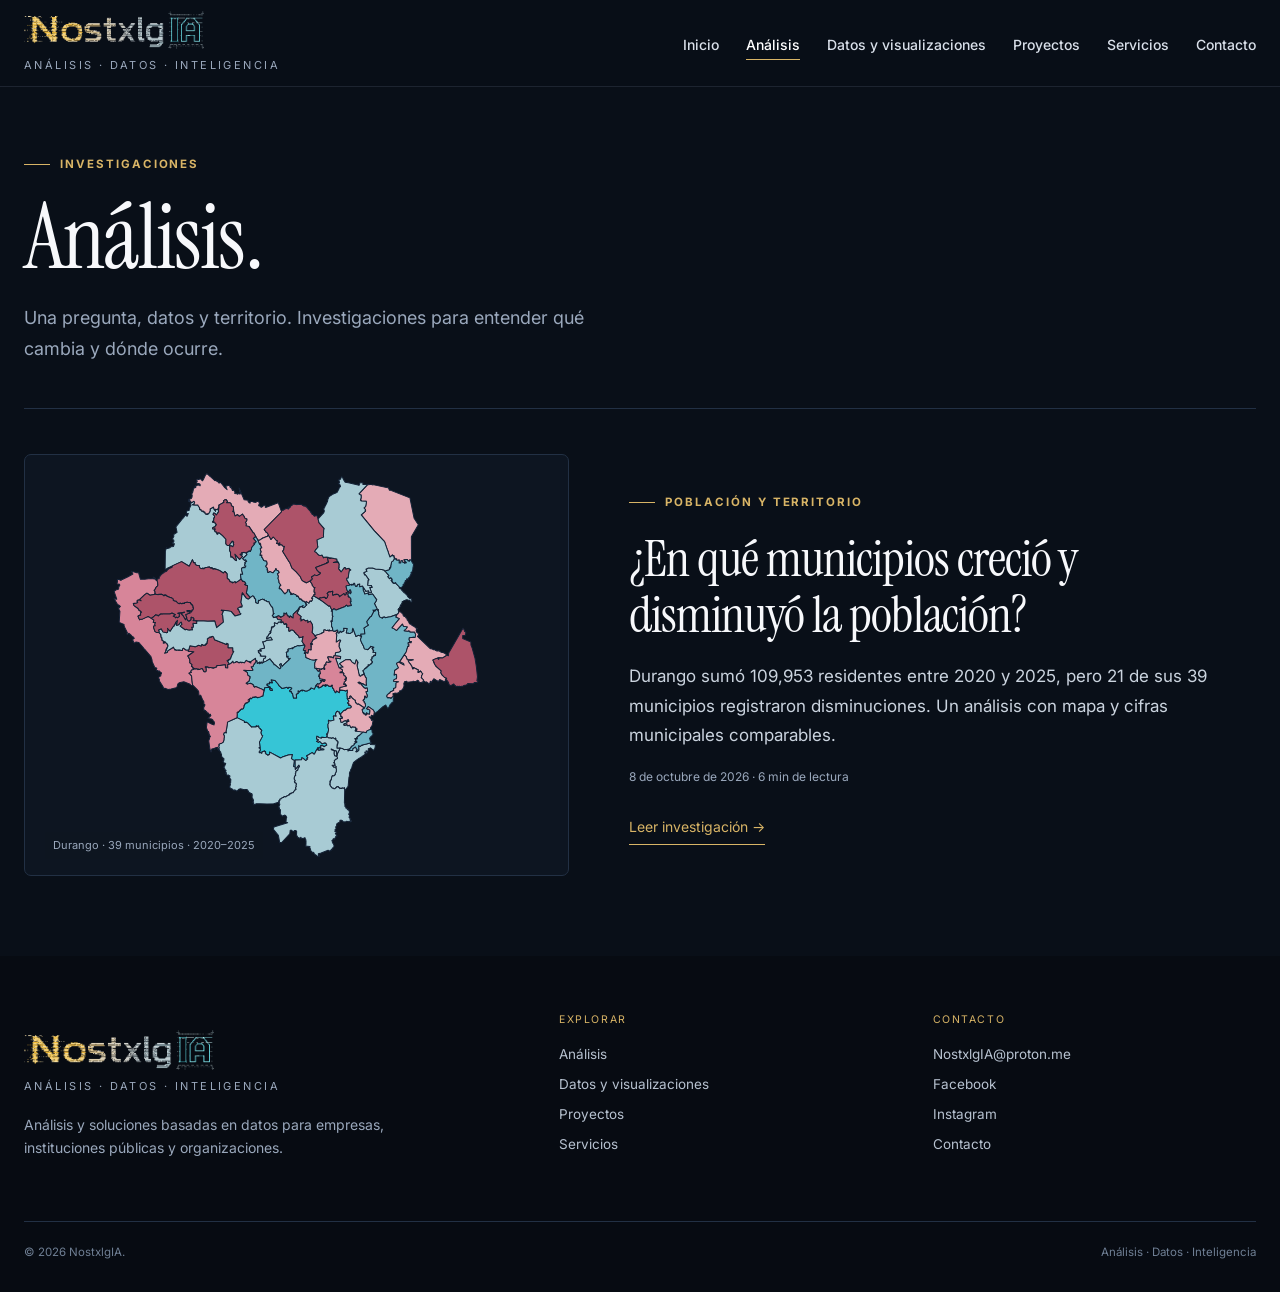
==== analisis/index.html @ a569962d "perf(analisis): comparte cartografía simplificada entre mapa, respaldo y catálogo" ====
<!doctype html>
<html lang="es"><head>
<meta charset="utf-8"><meta name="viewport" content="width=device-width,initial-scale=1">
<title>Análisis | NostxlgIA</title>
<meta name="description" content="Investigaciones de NostxlgIA sobre población, economía, sociedad y territorio. Explora los datos y las diferencias detrás de cada pregunta."><meta name="theme-color" content="#090f18">
<link rel="canonical" href="https://nostxlgia.com/analisis/">
<meta property="og:type" content="website"><meta property="og:locale" content="es_MX"><meta property="og:site_name" content="NostxlgIA">
<meta property="og:title" content="Análisis"><meta property="og:description" content="Investigaciones de NostxlgIA sobre población, economía, sociedad y territorio. Explora los datos y las diferencias detrás de cada pregunta."><meta property="og:url" content="https://nostxlgia.com/analisis/">
<meta property="og:image" content="https://nostxlgia.com/assets/images/analisis/poblacion-durango-social.png"><meta property="og:image:width" content="1200"><meta property="og:image:height" content="630"><meta property="og:image:alt" content="Durango 2020–2025. Mapa de variación poblacional: 18 municipios con aumento y 21 con disminución.">
<meta name="twitter:card" content="summary_large_image"><meta name="twitter:title" content="Análisis"><meta name="twitter:description" content="Investigaciones de NostxlgIA sobre población, economía, sociedad y territorio. Explora los datos y las diferencias detrás de cada pregunta."><meta name="twitter:image" content="https://nostxlgia.com/assets/images/analisis/poblacion-durango-social.png">
<link rel="icon" type="image/svg+xml" href="/assets/images/favicon.svg">
<link rel="preconnect" href="https://fonts.googleapis.com"><link rel="preconnect" href="https://fonts.gstatic.com" crossorigin>
<link href="https://fonts.googleapis.com/css2?family=Instrument+Serif:ital@0;1&amp;family=Inter:wght@400;500;600;700;800&amp;display=swap" rel="stylesheet">
<link rel="stylesheet" href="/assets/css/styles.css"><link rel="stylesheet" href="/assets/css/site-polish.css" data-site-polish><link rel="stylesheet" href="/assets/css/editorial.css?v=20261102">
<script type="application/ld+json">{"@context": "https://schema.org", "@type": "CollectionPage", "name": "Análisis | NostxlgIA", "url": "https://nostxlgia.com/analisis/", "hasPart": [{"@type": "Article", "headline": "¿En qué municipios creció y disminuyó la población?", "url": "https://nostxlgia.com/analisis/poblacion-durango/"}]}</script>
</head><body class="editorial-page"><a class="skip-link" href="#contenido">Saltar al contenido</a><header class="site-header"><div class="container header-inner"><a aria-label="NostxlgIA, inicio" class="brand" href="/"><span class="brand-name">NostxlgIA</span><span class="brand-subtitle">Análisis · Datos · Inteligencia</span></a><button aria-expanded="false" aria-label="Abrir navegación" class="nav-toggle"><span></span><span></span><span></span></button><nav aria-label="Navegación principal" class="nav"><a href="/">Inicio</a><a class="active" aria-current="page" href="/analisis/">Análisis</a><a href="/datos/">Datos y visualizaciones</a><a href="/proyectos/">Proyectos</a><a href="/servicios/">Servicios</a><a href="/contacto/">Contacto</a></nav></div></header><main id="contenido"><div class="container"><header class="catalog-heading"><span class="eyebrow">Investigaciones</span><h1 class="display">Análisis.</h1><p>Una pregunta, datos y territorio. Investigaciones para entender qué cambia y dónde ocurre.</p></header><section class="catalog-list" aria-label="Investigaciones publicadas"><article class="catalog-article"><a class="catalog-map" href="poblacion-durango/" tabindex="-1" aria-hidden="true"><img src="/assets/images/analisis/durango-municipios-interactive.svg?v=20261102" width="670" height="680" alt="" fetchpriority="high"><span>Durango · 39 municipios · 2020–2025</span></a><div class="catalog-copy"><span class="eyebrow">Población y territorio</span><h2 class="display"><a href="poblacion-durango/">¿En qué municipios creció y disminuyó la población?</a></h2><p>Durango sumó 109,953 residentes entre 2020 y 2025, pero 21 de sus 39 municipios registraron disminuciones. Un análisis con mapa y cifras municipales comparables.</p><div class="catalog-meta"><time datetime="2026-10-08">8 de octubre de 2026</time> · 6 min de lectura</div><a class="catalog-link" href="poblacion-durango/">Leer investigación →</a></div></article></section></div></main><footer class="site-footer"><div class="container"><div class="footer-grid"><div class="footer-brand"><a class="brand" href="/"><span class="brand-name">NostxlgIA</span><span class="brand-subtitle">Análisis · Datos · Inteligencia</span></a><p>Análisis y soluciones basadas en datos para empresas, instituciones públicas y organizaciones.</p></div><div><div class="footer-title">Explorar</div><div class="footer-links"><a href="/analisis/">Análisis</a><a href="/datos/">Datos y visualizaciones</a><a href="/proyectos/">Proyectos</a><a href="/servicios/">Servicios</a></div></div><div><div class="footer-title">Contacto</div><div class="footer-links"><a href="mailto:NostxlgIA@proton.me">NostxlgIA@proton.me</a><a href="https://www.facebook.com/nostxlgia" rel="noopener" target="_blank">Facebook</a><a href="https://www.instagram.com/nostxlgiamx/" rel="noopener" target="_blank">Instagram</a><a href="/contacto/">Contacto</a></div></div></div><div class="footer-bottom"><span>© <span id="year">2026</span> NostxlgIA.</span><span>Análisis · Datos · Inteligencia</span></div></div></footer><script src="/assets/js/main.js?v=20261102"></script></body></html>
---- assets/css/styles.css ----
:root{
  --bg:#090f18;
  --bg-2:#0d1521;
  --surface:#101925;
  --surface-2:#131f2e;
  --line:#223044;
  --line-soft:rgba(148,163,184,.15);
  --text:#f7f8fb;
  --muted:#9aa8bc;
  --muted-2:#6f7f94;
  --purple:#6d4bd1;
  --purple-2:#8a6fea;
  --cyan:#43c7da;
  --gold:#d8b466;
  --content:1240px;
  --radius:14px;
  --shadow:0 20px 60px rgba(0,0,0,.26);
}
*{box-sizing:border-box}
html{scroll-behavior:smooth}
body{margin:0;background:var(--bg);color:var(--text);font-family:Inter,system-ui,-apple-system,BlinkMacSystemFont,"Segoe UI",sans-serif;line-height:1.55;-webkit-font-smoothing:antialiased}
img{max-width:100%;display:block}
a{color:inherit;text-decoration:none}
button,input,textarea,select{font:inherit}
button{color:inherit}
::selection{background:rgba(109,75,209,.55);color:#fff}
.container{width:min(var(--content),calc(100% - 48px));margin-inline:auto}
.site-header{position:sticky;top:0;z-index:50;background:rgba(9,15,24,.92);backdrop-filter:blur(16px);border-bottom:1px solid var(--line-soft)}
.header-inner{min-height:86px;display:flex;align-items:center;justify-content:space-between;gap:32px}
.brand{display:inline-flex;flex-direction:column;gap:2px;flex-shrink:0}
.brand-name{font-size:25px;font-weight:800;letter-spacing:.16em;line-height:1;color:#fff}
.brand-subtitle{font-size:11px;text-transform:uppercase;letter-spacing:.22em;color:var(--muted);margin-top:6px}
.nav{display:flex;align-items:center;gap:27px;font-size:14px;font-weight:500;color:#d9e0ea}
.nav a{position:relative;padding:31px 0 28px}
.nav a:after{content:"";position:absolute;left:0;right:100%;bottom:23px;height:1px;background:var(--gold);transition:right .2s ease}
.nav a:hover,.nav a.active{color:#fff}
.nav a:hover:after,.nav a.active:after{right:0}
.nav-toggle{display:none;border:1px solid var(--line);background:var(--surface);border-radius:8px;padding:9px 11px;cursor:pointer}
.nav-toggle span{display:block;width:20px;height:1px;background:#fff;margin:4px 0}
main{overflow:hidden}
.section{border-bottom:1px solid var(--line-soft)}
.section-pad{padding:88px 0}
.hero{padding:76px 0 70px}
.hero-grid{display:grid;grid-template-columns:minmax(0,.96fr) minmax(470px,1.04fr);gap:54px;align-items:center}
.eyebrow{display:inline-flex;align-items:center;gap:10px;font-size:11px;font-weight:700;letter-spacing:.21em;text-transform:uppercase;color:var(--gold)}
.eyebrow:before{content:"";width:26px;height:1px;background:currentColor}
h1,h2,h3,p{margin-top:0}
.display{font-family:"Instrument Serif",Georgia,serif;font-weight:400;letter-spacing:-.02em}
.hero h1{font-size:clamp(56px,6.2vw,92px);line-height:.95;max-width:10.7ch;margin:0 0 28px}
.hero-lead{font-size:19px;line-height:1.78;color:#c9d2df;max-width:680px;margin-bottom:32px}
.actions{display:flex;flex-wrap:wrap;gap:12px;margin-bottom:38px}
.btn{display:inline-flex;align-items:center;justify-content:center;gap:10px;min-height:46px;padding:0 19px;border-radius:8px;border:1px solid transparent;font-size:13px;font-weight:700;letter-spacing:.03em;transition:.2s ease}
.btn-primary{background:var(--purple);border-color:var(--purple);color:#fff}
.btn-primary:hover{background:var(--purple-2);transform:translateY(-1px)}
.btn-outline{border-color:#415068;color:#e7edf5;background:transparent}
.btn-outline:hover{border-color:#6a7890;background:#111b29}
.meta-strip{display:grid;grid-template-columns:repeat(3,1fr);border-top:1px solid var(--line);border-bottom:1px solid var(--line)}
.meta-item{padding:18px 18px 18px 0;border-right:1px solid var(--line)}
.meta-item+ .meta-item{padding-left:18px}
.meta-item:last-child{border-right:0}
.meta-label{font-size:10px;color:var(--muted-2);text-transform:uppercase;letter-spacing:.16em;margin-bottom:5px}
.meta-value{font-size:13px;color:#dce3ed}
.editorial-visual{position:relative;border:1px solid var(--line);background:var(--surface);border-radius:16px;box-shadow:var(--shadow);overflow:hidden}
.visual-top{height:370px;padding:34px;position:relative;background:linear-gradient(145deg,#111b29,#0b111b)}
.visual-grid-lines{position:absolute;inset:0;background-image:linear-gradient(rgba(148,163,184,.07) 1px,transparent 1px),linear-gradient(90deg,rgba(148,163,184,.07) 1px,transparent 1px);background-size:52px 52px;mask-image:linear-gradient(to bottom,rgba(0,0,0,.92),transparent)}
.chart-bars{position:absolute;left:42px;right:42px;bottom:38px;height:220px;display:flex;align-items:flex-end;gap:10px}
.chart-bars i{display:block;flex:1;min-width:10px;border:1px solid rgba(255,255,255,.11);background:#172335}
.chart-bars i:nth-child(3n+1){background:rgba(109,75,209,.68)}
.chart-bars i:nth-child(4n){background:rgba(67,199,218,.48)}
.chart-bars i:nth-child(5n){background:rgba(216,180,102,.43)}
.chart-line{position:absolute;left:28px;right:28px;top:82px;height:130px}
.chart-line svg{width:100%;height:100%}
.visual-kicker{position:relative;z-index:2;font-size:10px;letter-spacing:.18em;text-transform:uppercase;color:#aeb9c8}
.visual-number{position:relative;z-index:2;font-family:"Instrument Serif",Georgia,serif;font-size:53px;line-height:1;margin-top:8px}
.visual-caption{padding:24px 26px 27px;border-top:1px solid var(--line)}
.visual-caption h3{font-size:19px;line-height:1.35;margin-bottom:8px}
.visual-caption p{font-size:13px;color:var(--muted);margin:0}
.color-key{display:grid;grid-template-columns:repeat(3,1fr);border-top:1px solid var(--line)}
.color-key div{padding:13px 17px;font-size:10px;text-transform:uppercase;letter-spacing:.16em;color:var(--muted);border-right:1px solid var(--line)}
.color-key div:last-child{border-right:0}.key-purple:before,.key-cyan:before,.key-gold:before{content:"";display:inline-block;width:18px;height:2px;margin-right:8px;vertical-align:middle}.key-purple:before{background:var(--purple)}.key-cyan:before{background:var(--cyan)}.key-gold:before{background:var(--gold)}
.section-head{display:flex;justify-content:space-between;align-items:end;gap:40px;margin-bottom:38px}
.section-head-copy{max-width:760px}.section-head h2{font-size:clamp(36px,4vw,55px);line-height:1.02;margin:15px 0 12px}.section-head p{color:var(--muted);max-width:660px;margin:0}
.text-link{font-size:12px;font-weight:700;text-transform:uppercase;letter-spacing:.12em;color:#dfe7f2;white-space:nowrap}.text-link:hover{color:var(--gold)}
.feature-grid{display:grid;grid-template-columns:minmax(0,1.28fr) minmax(330px,.72fr);gap:24px}
.card{border:1px solid var(--line);background:var(--surface);border-radius:var(--radius);overflow:hidden;transition:transform .2s ease,border-color .2s ease,background .2s ease}.card:hover{transform:translateY(-3px);border-color:#35455d;background:#111c2a}
.feature-card{min-height:520px;display:grid;grid-template-rows:265px 1fr}
.media-placeholder{position:relative;overflow:hidden;background:#101825;border-bottom:1px solid var(--line)}
.media-placeholder:before{content:"";position:absolute;inset:0;background-image:linear-gradient(rgba(148,163,184,.07) 1px,transparent 1px),linear-gradient(90deg,rgba(148,163,184,.07) 1px,transparent 1px);background-size:44px 44px}
.media-placeholder:after{content:"";position:absolute;width:46%;height:46%;right:10%;top:17%;border:1px solid rgba(67,199,218,.35);transform:skew(-14deg);box-shadow:-45px 45px 0 rgba(109,75,209,.09),-90px 90px 0 rgba(216,180,102,.05)}
.media-label{position:absolute;left:22px;bottom:18px;z-index:2;font-size:10px;letter-spacing:.15em;text-transform:uppercase;color:#dbe3ef;background:#09101a;border:1px solid #28374b;padding:7px 9px;border-radius:6px}
.card-body{padding:25px}.card-meta{display:flex;justify-content:space-between;gap:16px;align-items:center;margin-bottom:15px}.category{font-size:10px;text-transform:uppercase;letter-spacing:.17em;font-weight:800;color:var(--gold)}.date{font-size:10px;text-transform:uppercase;letter-spacing:.12em;color:var(--muted-2)}
.card-title{font-size:23px;line-height:1.25;margin-bottom:12px}.card-copy{font-size:14px;color:var(--muted);line-height:1.7}.card-link{display:inline-block;margin-top:14px;font-size:12px;font-weight:700;color:#eaf0f8}.card-link:hover{color:var(--cyan)}
.side-list{display:grid;gap:24px}.side-card{display:grid;grid-template-columns:140px 1fr;min-height:248px}.side-card .media-placeholder{border-bottom:0;border-right:1px solid var(--line)}.side-card .card-body{padding:20px}.side-card .card-title{font-size:18px}
.card-grid{display:grid;grid-template-columns:repeat(3,1fr);gap:22px}.publication-card .media-placeholder{height:185px}.publication-card .card-title{font-size:19px}
.split-grid{display:grid;grid-template-columns:.76fr 1.24fr;gap:54px;align-items:start}
.list-clean{list-style:none;padding:0;margin:26px 0 0;border-top:1px solid var(--line)}.list-clean li{display:flex;align-items:center;justify-content:space-between;gap:20px;padding:16px 0;border-bottom:1px solid var(--line);font-size:13px;color:#d8e1ed}.list-clean span:last-child{color:var(--muted-2);font-size:11px}
.chart-panel{border:1px solid var(--line);border-radius:var(--radius);background:var(--surface);padding:28px}.chart-head{display:flex;justify-content:space-between;align-items:start;gap:30px;margin-bottom:24px}.chart-head h3{font-size:22px;margin-bottom:5px}.chart-head p{font-size:13px;color:var(--muted);margin:0}.chart-area{height:300px;position:relative;border-top:1px solid var(--line);border-bottom:1px solid var(--line);background-image:linear-gradient(rgba(148,163,184,.06) 1px,transparent 1px);background-size:100% 48px}.chart-area svg{position:absolute;inset:25px 18px;width:calc(100% - 36px);height:calc(100% - 50px)}
.project-grid{display:grid;grid-template-columns:repeat(3,1fr);gap:22px}.project-card{padding:26px;min-height:310px;display:flex;flex-direction:column}.project-index{font-family:"Instrument Serif",Georgia,serif;font-size:42px;color:#54637a;margin-bottom:auto}.project-card h3{font-size:20px;margin:25px 0 10px}.project-card p{font-size:13px;color:var(--muted);margin-bottom:20px}.tag-row{display:flex;gap:7px;flex-wrap:wrap}.tag{font-size:9px;letter-spacing:.13em;text-transform:uppercase;border:1px solid #314157;color:#aeb9c8;border-radius:999px;padding:6px 8px}
.services-preview{display:grid;grid-template-columns:repeat(3,1fr);border-top:1px solid var(--line);border-left:1px solid var(--line)}.service-mini{padding:27px;border-right:1px solid var(--line);border-bottom:1px solid var(--line);min-height:205px}.service-mini .service-no{font-size:10px;color:var(--gold);letter-spacing:.15em}.service-mini h3{font-size:18px;margin:36px 0 9px}.service-mini p{font-size:12px;color:var(--muted);margin:0}
.about-grid{display:grid;grid-template-columns:1fr 1fr;gap:64px;align-items:start}.about-grid h2{font-size:48px;line-height:1.05;margin:15px 0}.about-copy{color:#c5cfdd;font-size:16px;line-height:1.85}.principles{display:grid;gap:0;border-top:1px solid var(--line)}.principle{padding:18px 0;border-bottom:1px solid var(--line);display:grid;grid-template-columns:40px 1fr;gap:18px}.principle b{color:var(--gold);font-size:11px}.principle h3{font-size:16px;margin-bottom:4px}.principle p{font-size:12px;color:var(--muted);margin:0}
.cta{display:flex;align-items:center;justify-content:space-between;gap:50px;padding:44px;border:1px solid var(--line);background:var(--surface);border-radius:var(--radius)}.cta h2{font-size:42px;line-height:1;margin:0 0 10px}.cta p{margin:0;color:var(--muted);max-width:650px}
.site-footer{padding:56px 0 30px;background:#070b12}.footer-grid{display:grid;grid-template-columns:1.2fr .8fr .8fr;gap:50px}.footer-brand p{color:var(--muted);font-size:13px;max-width:420px;margin-top:18px}.footer-title{font-size:10px;text-transform:uppercase;letter-spacing:.15em;color:var(--gold);margin-bottom:16px}.footer-links{display:grid;gap:9px;font-size:13px;color:#b7c2d0}.footer-links a:hover{color:#fff}.footer-bottom{margin-top:48px;padding-top:22px;border-top:1px solid var(--line);display:flex;justify-content:space-between;gap:30px;color:var(--muted-2);font-size:11px}
.page-hero{padding:70px 0 60px;border-bottom:1px solid var(--line-soft)}.page-hero-grid{display:grid;grid-template-columns:1.15fr .85fr;gap:70px;align-items:end}.page-hero h1{font-size:clamp(50px,6vw,78px);line-height:.97;margin:18px 0}.page-hero p{color:#c8d1df;font-size:17px;line-height:1.8;max-width:690px}.page-aside{border-left:1px solid var(--line);padding-left:28px;color:var(--muted);font-size:13px}.page-aside strong{display:block;color:#fff;font-size:12px;margin-bottom:8px;letter-spacing:.08em;text-transform:uppercase}
.filter-row{display:flex;flex-wrap:wrap;gap:8px;margin-bottom:30px}.filter-chip{border:1px solid var(--line);background:transparent;color:#aeb8c6;padding:8px 11px;border-radius:999px;font-size:11px}.filter-chip.active{background:#172235;color:#fff;border-color:#40506a}
.dataset-grid{display:grid;grid-template-columns:repeat(2,1fr);gap:22px}.dataset-card{padding:25px;display:grid;grid-template-columns:44px 1fr;gap:18px}.dataset-icon{width:44px;height:44px;border:1px solid #35455e;border-radius:9px;display:grid;place-items:center;color:var(--cyan);font-weight:800}.dataset-card h3{font-size:18px;margin-bottom:7px}.dataset-card p{font-size:13px;color:var(--muted);margin:0}.dataset-meta{display:flex;gap:12px;flex-wrap:wrap;margin-top:14px;font-size:10px;text-transform:uppercase;letter-spacing:.11em;color:var(--muted-2)}
.viz-grid{display:grid;grid-template-columns:repeat(2,1fr);gap:22px}.viz-card{padding:0}.viz-card .chart-area{height:250px;border:0;border-bottom:1px solid var(--line)}.viz-card .card-body{padding:22px}.map-placeholder{height:250px;position:relative;background:#0d1622;border-bottom:1px solid var(--line);overflow:hidden}.map-placeholder:before{content:"";position:absolute;inset:-30px;background-image:linear-gradient(38deg,transparent 45%,rgba(67,199,218,.18) 45%,rgba(67,199,218,.18) 47%,transparent 47%),linear-gradient(-27deg,transparent 44%,rgba(109,75,209,.17) 44%,rgba(109,75,209,.17) 46%,transparent 46%);background-size:80px 80px}.map-placeholder:after{content:"";position:absolute;width:14px;height:14px;border:2px solid var(--gold);border-radius:50%;left:58%;top:42%;box-shadow:78px -38px 0 -3px var(--cyan),-110px 40px 0 -3px var(--purple)}
.projects-list{display:grid;gap:22px}.project-feature{display:grid;grid-template-columns:.72fr 1.28fr;min-height:360px}.project-visual{position:relative;border-right:1px solid var(--line);background:#0d1520;overflow:hidden}.project-visual:before{content:"";position:absolute;inset:0;background-image:radial-gradient(circle at 22% 34%,rgba(109,75,209,.4) 0 3px,transparent 4px),radial-gradient(circle at 63% 61%,rgba(67,199,218,.4) 0 3px,transparent 4px),radial-gradient(circle at 77% 24%,rgba(216,180,102,.4) 0 3px,transparent 4px),linear-gradient(rgba(148,163,184,.05) 1px,transparent 1px),linear-gradient(90deg,rgba(148,163,184,.05) 1px,transparent 1px);background-size:auto,auto,auto,38px 38px,38px 38px}.project-feature .card-body{padding:34px;display:flex;flex-direction:column;justify-content:center}.project-feature .card-title{font-size:31px}
.service-family{padding:0;overflow:hidden;margin-bottom:28px}.service-family-head{display:grid;grid-template-columns:170px 1fr;gap:34px;padding:30px 32px;border-bottom:1px solid var(--line)}.service-family-no{font-family:"Instrument Serif",Georgia,serif;font-size:54px;color:#536277}.service-family-head h2{font-size:29px;margin-bottom:10px}.service-family-head p{color:var(--muted);margin:0;max-width:850px}.subservices{display:grid;grid-template-columns:repeat(2,1fr)}.subservice{padding:25px 30px;border-right:1px solid var(--line);border-bottom:1px solid var(--line);min-height:190px}.subservice:nth-child(2n){border-right:0}.subservice h3{font-size:17px;margin-bottom:10px}.subservice p{font-size:13px;color:var(--muted);margin:0;line-height:1.7}
.contact-grid{display:grid;grid-template-columns:.8fr 1.2fr;gap:64px}.contact-cards{display:grid;gap:12px;margin-top:30px}.contact-card{border-top:1px solid var(--line);padding:17px 0}.contact-card small{display:block;font-size:9px;text-transform:uppercase;letter-spacing:.15em;color:var(--muted-2);margin-bottom:4px}.contact-card a{font-size:14px;color:#e4ebf5}.contact-card a:hover{color:var(--gold)}
.contact-form{border:1px solid var(--line);background:var(--surface);border-radius:var(--radius);padding:28px}.form-grid{display:grid;grid-template-columns:1fr 1fr;gap:16px}.field{display:grid;gap:7px}.field.full{grid-column:1/-1}.field label{font-size:10px;text-transform:uppercase;letter-spacing:.13em;color:var(--muted)}.field input,.field textarea,.field select{width:100%;border:1px solid #2c3a50;background:#0b121c;color:#f6f8fb;border-radius:8px;padding:12px 13px;outline:none}.field input:focus,.field textarea:focus,.field select:focus{border-color:var(--purple)}.field textarea{min-height:150px;resize:vertical}.form-note{font-size:11px;color:var(--muted-2);margin-top:12px}.form-status{font-size:12px;color:var(--cyan);min-height:18px;margin-top:12px}
.not-found{min-height:70vh;display:grid;place-items:center;text-align:center;padding:80px 24px}.not-found .code{font-family:"Instrument Serif",Georgia,serif;font-size:100px;color:#536277;line-height:1}.not-found h1{font-size:32px;margin:14px 0}.not-found p{color:var(--muted)}
@media (max-width:1050px){.nav{gap:16px;font-size:13px}.hero-grid{grid-template-columns:1fr 1fr;gap:38px}.card-grid,.project-grid,.services-preview{grid-template-columns:repeat(2,1fr)}.feature-grid{grid-template-columns:1fr}.side-list{grid-template-columns:repeat(2,1fr)}.side-card{grid-template-columns:1fr}.side-card .media-placeholder{height:170px;border-right:0;border-bottom:1px solid var(--line)}.split-grid{grid-template-columns:1fr}.about-grid{gap:42px}.service-family-head{grid-template-columns:110px 1fr}}
@media (max-width:860px){.container{width:min(var(--content),calc(100% - 36px))}.header-inner{min-height:72px}.nav-toggle{display:block}.nav{display:none;position:absolute;top:72px;left:18px;right:18px;background:#0d1521;border:1px solid var(--line);border-radius:10px;padding:10px;box-shadow:var(--shadow);flex-direction:column;align-items:stretch;gap:0}.nav.open{display:flex}.nav a{padding:12px 13px}.nav a:after{display:none}.hero{padding-top:56px}.hero-grid,.page-hero-grid,.contact-grid{grid-template-columns:1fr}.editorial-visual{max-width:700px}.meta-strip{grid-template-columns:1fr}.meta-item{border-right:0;border-bottom:1px solid var(--line);padding:14px 0}.meta-item+ .meta-item{padding-left:0}.meta-item:last-child{border-bottom:0}.section-pad{padding:68px 0}.card-grid,.project-grid,.dataset-grid,.viz-grid{grid-template-columns:1fr 1fr}.about-grid{grid-template-columns:1fr}.cta{align-items:flex-start;flex-direction:column}.footer-grid{grid-template-columns:1fr 1fr}.footer-brand{grid-column:1/-1}.project-feature{grid-template-columns:1fr}.project-visual{height:230px;border-right:0;border-bottom:1px solid var(--line)}.page-aside{border-left:0;border-top:1px solid var(--line);padding:22px 0 0}.service-family-head{grid-template-columns:1fr;gap:5px}.service-family-no{font-size:40px}.subservices{grid-template-columns:1fr}.subservice{border-right:0}.form-grid{grid-template-columns:1fr}}
@media (max-width:600px){.container{width:calc(100% - 30px)}.brand-name{font-size:21px}.brand-subtitle{font-size:9px}.hero h1{font-size:49px}.hero-lead{font-size:16px}.visual-top{height:310px;padding:26px}.visual-number{font-size:44px}.chart-bars{left:26px;right:26px}.section-pad{padding:56px 0}.section-head{align-items:flex-start;flex-direction:column;gap:16px}.section-head h2,.about-grid h2{font-size:37px}.card-grid,.project-grid,.services-preview,.dataset-grid,.viz-grid{grid-template-columns:1fr}.side-list{grid-template-columns:1fr}.feature-card{grid-template-rows:210px 1fr;min-height:0}.publication-card .media-placeholder{height:165px}.chart-panel{padding:20px}.chart-area{height:240px}.footer-grid{grid-template-columns:1fr}.footer-brand{grid-column:auto}.footer-bottom{flex-direction:column}.cta{padding:28px}.cta h2{font-size:34px}.page-hero{padding:54px 0 46px}.page-hero h1{font-size:50px}.service-family-head{padding:24px}.subservice{padding:22px}.contact-form{padding:20px}}

/* ==========================================================================
   NostxlgIA — HERO ÚNICO / vNext
   Registros interactivos · comparación · tendencia · ciudad analítica
   ========================================================================== */
.data-territory-visual{isolation:isolate;display:flex;flex-direction:column}
.data-territory-visual .visual-top{height:448px;padding:0;position:relative;background:radial-gradient(circle at 78% 20%,rgba(67,199,218,.10),transparent 30%),radial-gradient(circle at 24% 82%,rgba(109,75,209,.11),transparent 34%),linear-gradient(160deg,#101a28 0%,#0b121c 100%)}
.territory-stage{position:relative;overflow:hidden;perspective:1100px}
.territory-stage:after{content:"";position:absolute;left:0;right:0;bottom:0;height:29%;background:linear-gradient(to top,rgba(8,13,21,.84),transparent);pointer-events:none;z-index:3}
.data-territory-visual .visual-grid-lines{position:absolute;inset:0;background-image:linear-gradient(rgba(148,163,184,.06) 1px,transparent 1px),linear-gradient(90deg,rgba(148,163,184,.06) 1px,transparent 1px);background-size:46px 46px;mask-image:linear-gradient(to bottom,rgba(0,0,0,.94),rgba(0,0,0,.25) 80%,transparent);opacity:.9;pointer-events:none}
.territory-glow{position:absolute;width:230px;height:230px;border-radius:50%;filter:blur(58px);opacity:.12;pointer-events:none}
.territory-glow-cyan{right:-60px;top:22px;background:var(--cyan)}
.territory-glow-purple{left:-80px;bottom:-90px;background:var(--purple)}
.territory-header{position:absolute;z-index:25;left:24px;right:24px;top:18px;display:flex;justify-content:space-between;align-items:center;gap:16px}
.visual-kicker{font-size:10px;font-weight:700;letter-spacing:.18em;text-transform:uppercase;color:#c4cedb}
.territory-toolbar{display:flex;align-items:center;gap:9px}
.territory-control{appearance:none;border:1px solid rgba(148,163,184,.22);background:rgba(7,12,19,.62);color:#c8d3df;border-radius:999px;font:700 9px/1 Inter,system-ui,sans-serif;letter-spacing:.12em;text-transform:uppercase;min-width:32px;height:30px;padding:0 10px;display:inline-flex;align-items:center;justify-content:center;cursor:pointer;transition:background .18s ease,border-color .18s ease,color .18s ease,transform .18s ease}
.territory-control:hover,.territory-control:focus-visible{background:rgba(15,24,36,.94);border-color:rgba(67,199,218,.48);color:#fff;outline:0;transform:translateY(-1px)}
.territory-control[disabled]{opacity:.42;cursor:default;pointer-events:none}
.territory-control-wide{min-width:74px}
.territory-step{display:flex;align-items:center;gap:7px;max-width:160px;padding:6px 10px;border:1px solid rgba(148,163,184,.20);border-radius:999px;background:rgba(7,12,19,.58);backdrop-filter:blur(8px);font-size:8px;font-weight:700;letter-spacing:.13em;text-transform:uppercase;color:#aeb9c8;white-space:nowrap;overflow:hidden;text-overflow:ellipsis}
.territory-step-dot{flex:0 0 auto;width:5px;height:5px;border-radius:50%;background:var(--cyan);box-shadow:0 0 0 4px rgba(67,199,218,.08),0 0 16px rgba(67,199,218,.7)}
.data-territory-visual[data-paused="true"] .territory-step-dot{background:var(--gold);box-shadow:0 0 0 4px rgba(216,180,102,.08),0 0 16px rgba(216,180,102,.48)}

.territory-scene{--rx:0deg;--ry:0deg;position:absolute;inset:58px 10px 14px;z-index:2;overflow:hidden;transform-style:preserve-3d;transform:perspective(1000px) rotateX(var(--rx)) rotateY(var(--ry));transition:transform .28s ease-out;will-change:transform}
.scene-layer{position:absolute;inset:0;opacity:0;visibility:hidden;pointer-events:none;transform:translateY(9px) scale(.988);transition:opacity .42s ease,transform .6s cubic-bezier(.2,.76,.2,1),visibility 0s linear .45s}
.data-territory-visual[data-phase="data"] [data-scene="data"],
.data-territory-visual[data-phase="bars"] [data-scene="bars"],
.data-territory-visual[data-phase="line"] [data-scene="line"],
.data-territory-visual[data-phase="territory"] [data-scene="territory"]{opacity:1;visibility:visible;transform:translateY(0) scale(1);pointer-events:auto;transition-delay:0s}

/* ---- Registros + matriz viva ---- */
.data-workbench{display:grid;grid-template-columns:minmax(0,.92fr) minmax(205px,1.08fr);grid-template-rows:minmax(0,1fr);gap:16px;padding:16px 18px 18px;align-items:stretch;height:100%;min-height:0}
.data-registers,.data-matrix-panel{min-width:0;min-height:0;height:100%;overflow:hidden;border:1px solid rgba(148,163,184,.14);border-radius:11px;background:linear-gradient(180deg,rgba(8,15,24,.78),rgba(6,11,18,.58));box-shadow:0 18px 36px rgba(0,0,0,.15);backdrop-filter:blur(9px)}
.data-registers{padding:13px 12px 11px;display:flex;flex-direction:column}
.data-phase-heading,.data-matrix-heading{display:flex;align-items:flex-start;justify-content:space-between;gap:10px}
.data-phase-heading>div,.data-matrix-heading>div{display:grid;gap:3px}
.data-phase-kicker,.data-matrix-heading span{font:700 7px/1 Inter,system-ui,sans-serif;letter-spacing:.16em;text-transform:uppercase;color:var(--cyan)}
.data-phase-heading strong{font:500 17px/1.06 "Instrument Serif",Georgia,serif;color:#edf3f8}
.data-sample{font:600 7px/1 Inter,system-ui,sans-serif;letter-spacing:.08em;text-transform:uppercase;color:#8294a8;padding:5px 7px;border:1px solid rgba(148,163,184,.12);border-radius:999px;white-space:nowrap;transition:color .18s ease,border-color .18s ease,background .18s ease,transform .18s ease}.data-sample.is-updating{color:#dcebf2;border-color:rgba(67,199,218,.35);background:rgba(67,199,218,.06);transform:translateY(-1px)}
.data-record-list{display:grid;flex:1;gap:4px;margin-top:9px;min-height:0;overflow:hidden;align-content:start}
.data-record{appearance:none;width:100%;min-height:27px;display:grid;grid-template-columns:50px minmax(0,1fr) auto;align-items:center;gap:7px;padding:4px 7px;border:1px solid rgba(148,163,184,.11);border-radius:6px;background:rgba(13,23,35,.68);box-shadow:inset 2px 0 0 rgba(67,199,218,.24);color:inherit;text-align:left;cursor:pointer;opacity:1;transform:none;transition:border-color .18s ease,background .18s ease,box-shadow .18s ease,opacity .18s ease,filter .18s ease}
.data-record span{font:700 6px/1 Inter,system-ui,sans-serif;letter-spacing:.13em;text-transform:uppercase;color:#718399}
.data-record strong{overflow:hidden;text-overflow:ellipsis;white-space:nowrap;font:600 8px/1.1 Inter,system-ui,sans-serif;color:#dbe4ee}
.data-record em{font:700 7px/1 Inter,system-ui,sans-serif;font-style:normal;color:#9eb0c4;white-space:nowrap}
.data-record:hover,.data-record:focus-visible,.data-record.is-active{outline:0;border-color:rgba(67,199,218,.46);background:rgba(18,34,48,.92);box-shadow:inset 3px 0 0 var(--cyan),0 0 18px rgba(67,199,218,.08)}

.data-matrix-panel{padding:14px 13px 12px;display:flex;flex-direction:column}
.data-matrix-heading strong{font:600 9px/1.2 Inter,system-ui,sans-serif;color:#dce5ee}
.data-matrix-heading small{display:flex;align-items:center;gap:5px;font:600 6px/1 Inter,system-ui,sans-serif;letter-spacing:.08em;text-transform:uppercase;color:#728398;white-space:nowrap}
.data-matrix-heading small i{display:block;width:34px;height:4px;border-radius:999px;background:linear-gradient(90deg,rgba(67,199,218,.10),rgba(67,199,218,.96));box-shadow:0 0 8px rgba(67,199,218,.12)}.data-territory-visual[data-phase="data"] .data-matrix-heading small i{animation:matrixScaleCycle 5.4s ease-in-out infinite}
.data-matrix{flex:1 1 auto;width:100%;height:auto;min-height:0;display:grid;grid-template-columns:repeat(6,minmax(0,1fr));grid-template-rows:repeat(8,minmax(0,1fr));gap:5px;margin:12px 0 0;padding:7px;border:1px solid rgba(148,163,184,.10);border-radius:8px;background:rgba(4,9,15,.42);contain:layout paint}
.matrix-cell{position:relative;appearance:none;min-width:0;min-height:0;border:1px solid rgba(92,180,207,.10);border-radius:3px;background:rgba(67,199,218,var(--alpha,.18));box-shadow:inset 0 0 10px rgba(67,199,218,.03);cursor:pointer;opacity:1;transform:none;transition:filter .18s ease,box-shadow .18s ease,border-color .18s ease,background-color .25s ease}
.matrix-cell[data-tone="purple"]{background:rgba(109,75,209,var(--alpha,.28));border-color:rgba(138,111,234,.14)}
.matrix-cell[data-tone="gold"]{background:rgba(216,180,102,var(--alpha,.28));border-color:rgba(216,180,102,.16)}
.data-territory-visual[data-phase="data"] .matrix-cell{animation:cellChromatic 6.4s ease-in-out var(--color-delay) infinite,cellBreath 3.1s ease-in-out var(--pulse-delay) infinite}
.matrix-cell:hover,.matrix-cell:focus-visible,.matrix-cell.is-active-cell{animation-play-state:paused;outline:0;transform:none!important;filter:brightness(1.45) saturate(1.16);border-color:rgba(255,255,255,.38);box-shadow:0 0 0 1px rgba(255,255,255,.08),0 0 18px rgba(67,199,218,.20)}
.matrix-tooltip{position:absolute;z-index:40;left:50%;bottom:calc(100% + 7px);min-width:118px;max-width:165px;padding:7px 8px;border:1px solid rgba(148,163,184,.22);border-radius:7px;background:rgba(5,10,17,.97);box-shadow:0 14px 30px rgba(0,0,0,.34);transform:translate(-50%,5px);opacity:0;pointer-events:none;color:#e8eef5;text-align:left;white-space:nowrap;transition:.16s ease;font:600 7px/1.35 Inter,system-ui,sans-serif}
.matrix-tooltip b,.matrix-tooltip span{display:block}.matrix-tooltip b{font-size:8px;color:#fff}.matrix-tooltip span{margin-top:2px;color:#8fa2b6;font-weight:500}
.matrix-cell:hover .matrix-tooltip,.matrix-cell:focus-visible .matrix-tooltip{opacity:1;transform:translate(-50%,0)}
.data-indicators{display:grid;grid-template-columns:repeat(3,1fr);gap:5px}
.data-indicators>div{padding:6px 6px 5px;border-top:1px solid rgba(148,163,184,.15);display:grid;gap:3px;opacity:0;transform:translateY(5px)}
.data-indicators span{font:700 6px/1 Inter,system-ui,sans-serif;letter-spacing:.11em;text-transform:uppercase;color:#718399}
.data-indicators strong{font:700 11px/1 Inter,system-ui,sans-serif;color:#e5edf5}
.data-territory-visual[data-phase="data"] .data-indicators>div{animation:signalEnter .35s ease var(--enter-delay) forwards}

/* ---- Barras ---- */
.bars-scene{padding:20px 27px 16px}
.bars-chart{position:relative;width:100%;height:100%;padding:28px 18px 34px 38px;display:flex;gap:18px;align-items:flex-end}
.bars-grid{position:absolute;inset:22px 18px 34px 38px;background:repeating-linear-gradient(to top,transparent 0 50px,rgba(148,163,184,.10) 50px 51px);border-left:1px solid rgba(148,163,184,.18);border-bottom:1px solid rgba(148,163,184,.18)}
.bars-axis{position:absolute;background:rgba(148,163,184,.18)}.bars-axis-y{left:38px;top:22px;bottom:34px;width:1px}.bars-axis-x{left:38px;right:18px;bottom:34px;height:1px}
.chart-bar{position:relative;z-index:2;flex:1;height:100%;min-width:0;padding:0 0 19px;background:none;border:0;pointer-events:none;cursor:pointer;display:flex;justify-content:center;align-items:flex-end;color:inherit}
.chart-bar .bar-fill{width:100%;max-width:44px;height:calc(var(--value,50) * .88%);border:1px solid rgba(67,199,218,.34);border-bottom:0;background:linear-gradient(to top,rgba(67,199,218,.12),rgba(67,199,218,.72));box-shadow:0 -6px 18px rgba(67,199,218,.08);transform-origin:bottom;transform:scaleY(.05);transition:height .85s cubic-bezier(.2,.76,.2,1),transform .6s ease,border-color .2s ease,filter .2s ease;border-radius:6px 6px 2px 2px}
.chart-bar:nth-child(2n) .bar-fill{background:linear-gradient(to top,rgba(109,75,209,.12),rgba(109,75,209,.68));border-color:rgba(109,75,209,.34)}
.chart-bar:nth-child(4) .bar-fill{background:linear-gradient(to top,rgba(216,180,102,.12),rgba(216,180,102,.72));border-color:rgba(216,180,102,.34)}
.chart-bar .bar-cap{position:absolute;bottom:calc((var(--value,50) * .88%) + 19px);width:100%;max-width:44px;height:2px;background:rgba(255,255,255,.20);opacity:0;transform:scaleX(.45);transition:.2s ease}
.chart-bar .bar-label{position:absolute;bottom:0;color:#92a1b3;font:700 9px/1 Inter,system-ui,sans-serif;letter-spacing:.14em;text-transform:uppercase}
.chart-bar .bar-tooltip{position:absolute;left:50%;bottom:calc((var(--value,50) * .88%) + 31px);transform:translate(-50%,8px);padding:8px 10px;border-radius:8px;border:1px solid rgba(148,163,184,.2);background:rgba(6,11,18,.96);box-shadow:0 16px 30px rgba(0,0,0,.26);color:#eaf1f7;min-width:112px;opacity:0;pointer-events:none;transition:.18s ease}
.bar-tooltip strong,.bar-tooltip em,.bar-tooltip small{display:block;font-style:normal}.bar-tooltip strong{font-size:9px;letter-spacing:.05em;text-transform:uppercase;color:#d7e0ea}.bar-tooltip em{margin-top:4px;font-size:15px;font-weight:700;color:#fff}.bar-tooltip small{margin-top:2px;font-size:9px;color:#8ea2b6}
.data-territory-visual[data-phase="bars"] .bars-scene,.data-territory-visual[data-phase="bars"] .chart-bar{pointer-events:auto}
.data-territory-visual[data-phase="bars"] .chart-bar .bar-fill{transform:scaleY(1)}
.chart-bar:hover .bar-fill,.chart-bar:focus-visible .bar-fill{border-color:rgba(216,180,102,.78);filter:brightness(1.12)}
.chart-bar:hover .bar-cap,.chart-bar:focus-visible .bar-cap{opacity:1;transform:scaleX(1)}
.chart-bar:hover .bar-tooltip,.chart-bar:focus-visible .bar-tooltip{opacity:1;transform:translate(-50%,0)}.chart-bar:focus-visible{outline:0}

/* ---- Tendencia ---- */
.analysis-svg{width:100%;height:100%;overflow:visible;padding:4px 8px 0}
.trend-grid line{stroke:rgba(148,163,184,.08);stroke-width:1}.chart-axis{stroke:rgba(148,163,184,.18);stroke-width:1}
.analysis-trend{fill:none;stroke:var(--cyan);stroke-width:2.6;stroke-linecap:round;filter:url(#trendGlow);stroke-dasharray:720;stroke-dashoffset:720}
.analysis-dot{fill:#0d1723;stroke:var(--gold);stroke-width:2;opacity:0;transform-box:fill-box;transform-origin:center;transform:scale(.3)}
.analysis-metric{fill:#cbd7e4;font:700 11px Inter,system-ui,sans-serif;letter-spacing:.08em}.trend-label{fill:#6f8095;font:700 8px Inter,system-ui,sans-serif;letter-spacing:.12em}
.data-territory-visual[data-phase="line"] .analysis-trend{animation:lineDraw 1.55s cubic-bezier(.2,.75,.2,1) forwards}
.data-territory-visual[data-phase="line"] .analysis-dot{animation:dotPop .45s ease forwards}.data-territory-visual[data-phase="line"] .analysis-dot:nth-child(2){animation-delay:.08s}.data-territory-visual[data-phase="line"] .analysis-dot:nth-child(3){animation-delay:.16s}.data-territory-visual[data-phase="line"] .analysis-dot:nth-child(4){animation-delay:.24s}.data-territory-visual[data-phase="line"] .analysis-dot:nth-child(5){animation-delay:.32s}.data-territory-visual[data-phase="line"] .analysis-dot:nth-child(6){animation-delay:.40s}.data-territory-visual[data-phase="line"] .analysis-dot:nth-child(7){animation-delay:.48s}.data-territory-visual[data-phase="line"] .analysis-dot:nth-child(8){animation-delay:.56s}

/* ---- Ciudad isométrica: barrios, calles y tipologías urbanas ---- */
.city-scene{position:relative;overflow:hidden;background:radial-gradient(ellipse at 52% 108%,rgba(67,199,218,.10),transparent 52%),linear-gradient(180deg,rgba(6,12,19,.12),rgba(6,12,19,.03));cursor:default}
.city-svg{display:block;width:100%;height:100%;overflow:hidden;filter:drop-shadow(0 24px 30px rgba(0,0,0,.30));transform:scale(1.17);transform-origin:50% 58%}
.city-ground{fill:#071019}
.city-block{stroke-width:.85;vector-effect:non-scaling-stroke;filter:drop-shadow(0 5px 4px rgba(0,0,0,.10))}
.city-block.zone-core{fill:rgba(19,38,52,.94);stroke:rgba(95,190,218,.27)}
.city-block.zone-mid{fill:rgba(15,31,43,.92);stroke:rgba(82,160,191,.20)}
.city-block.zone-edge{fill:rgba(12,25,35,.90);stroke:rgba(112,143,163,.14)}
.city-park{fill:rgba(14,48,48,.82);stroke:rgba(67,199,218,.22);stroke-width:.8;vector-effect:non-scaling-stroke}
.city-plaza{fill:rgba(31,34,45,.84);stroke:rgba(216,180,102,.20);stroke-width:.8;vector-effect:non-scaling-stroke}
.city-road-base{stroke:#142433;stroke-linecap:round;vector-effect:non-scaling-stroke}
.city-road-base.major{stroke-width:18}.city-road-base.secondary{stroke-width:10.5;opacity:.98}
.city-road-mark{stroke:rgba(216,180,102,.46);stroke-width:1.05;stroke-dasharray:5 7;vector-effect:non-scaling-stroke;pointer-events:none}
.city-road-flow{stroke:rgba(67,199,218,.50);stroke-width:1.05;stroke-linecap:round;stroke-dasharray:4 10;vector-effect:non-scaling-stroke;opacity:.58;pointer-events:none}
.city-road-flow.gold{stroke:rgba(216,180,102,.46)}
.data-territory-visual[data-phase="territory"] .city-road-flow{animation:roadFlow var(--flow-speed,3.4s) linear var(--flow-delay,0s) infinite}
.city-building{opacity:0;transform-box:fill-box;transform-origin:50% 100%;transform:translateY(9px) scale(.94);cursor:pointer;transition:transform .18s ease,filter .18s ease,opacity .18s ease}
.data-territory-visual[data-phase="territory"] .city-building{animation:cityRise .64s cubic-bezier(.18,.78,.22,1) var(--delay) forwards}
.city-building .face-left{fill:rgba(33,119,143,.66);stroke:rgba(75,181,205,.16);stroke-width:.62}
.city-building .face-right{fill:rgba(14,66,87,.78);stroke:rgba(60,159,185,.14);stroke-width:.62}
.city-building .face-top{fill:rgba(140,211,224,.96);stroke:rgba(255,255,255,.14);stroke-width:.62}
.city-building.type-house .face-top{fill:rgba(108,190,205,.95)}
.city-building.type-house.accent-gold .face-top{fill:rgba(217,181,99,.96)}
.city-building.type-midrise .face-top{fill:rgba(126,208,220,.97)}
.city-building.type-commercial .face-top{fill:rgba(210,181,104,.94)}
.city-building.type-industrial .face-top{fill:rgba(111,178,191,.95)}
.city-building.type-civic .face-top{fill:rgba(190,228,232,.96)}
.city-building.type-tower .face-left{fill:rgba(45,154,184,.70)}
.city-building.type-tower .face-right{fill:rgba(17,91,118,.82)}
.city-building.type-tower .face-top{fill:rgba(222,199,135,.98)}
.city-building.accent-purple .face-top{fill:rgba(139,113,234,.90)}
.city-building .roof-cap{fill:rgba(236,247,249,.30);stroke:rgba(255,255,255,.18);stroke-width:.45}
.city-building .window-strip{stroke:rgba(202,241,247,.42);stroke-width:.58;vector-effect:non-scaling-stroke}
.city-building .window-strip-v{stroke:rgba(202,241,247,.20);stroke-width:.45;vector-effect:non-scaling-stroke}
.city-building .roof-ridge{stroke:rgba(236,209,144,.86);stroke-width:.72;vector-effect:non-scaling-stroke}.city-building .roof-slope-a{fill:rgba(89,176,192,.94);stroke:rgba(255,255,255,.12);stroke-width:.5}.city-building .roof-slope-b{fill:rgba(42,124,148,.96);stroke:rgba(255,255,255,.10);stroke-width:.5}.city-building.accent-gold .roof-slope-a{fill:rgba(222,188,108,.97)}.city-building.accent-gold .roof-slope-b{fill:rgba(163,126,61,.97)}.city-building .roof-gable{fill:rgba(75,153,171,.95);stroke:rgba(255,255,255,.10);stroke-width:.45}
.city-building:focus-visible{outline:none}
.city-scene.has-focus .city-building:not(.is-hovered){opacity:.25!important;filter:saturate(.50) brightness(.68)}
.city-building.is-hovered{opacity:1!important;transform:translateY(-5px) scale(1.035);filter:brightness(1.18) saturate(1.18)}
.city-building.is-hovered .face-top{stroke:rgba(255,255,255,.38);filter:drop-shadow(0 0 9px rgba(67,199,218,.34))}
.city-tree-trunk{stroke:rgba(216,180,102,.46);stroke-width:1.2;vector-effect:non-scaling-stroke}
.city-tree-crown{fill:rgba(46,151,144,.78);stroke:rgba(102,213,201,.20);stroke-width:.6}
.city-car .car-top{fill:rgba(216,180,102,.90)}.city-car.alt .car-top{fill:rgba(93,196,216,.90)}
.city-car .car-side{fill:rgba(18,91,111,.88);stroke:rgba(255,255,255,.10);stroke-width:.35}
.city-tooltip{position:absolute;z-index:18;left:0;top:0;transform:translate(-50%,-100%);min-width:126px;max-width:190px;padding:8px 9px;border:1px solid rgba(148,163,184,.22);border-radius:8px;background:rgba(5,10,17,.97);box-shadow:0 14px 30px rgba(0,0,0,.34);opacity:0;pointer-events:none;color:#e8eef5;text-align:left;white-space:nowrap;transition:opacity .14s ease,transform .14s ease}
.city-tooltip strong,.city-tooltip span{display:block}.city-tooltip strong{font:700 8px/1.2 Inter,system-ui,sans-serif;letter-spacing:.04em;color:#fff}.city-tooltip span{margin-top:3px;font:600 7px/1.35 Inter,system-ui,sans-serif;color:#8fa2b6}.city-tooltip.is-visible{opacity:1;transform:translate(-50%,calc(-100% - 5px))}
.territory-stats{z-index:12;pointer-events:none}.territory-stat{position:absolute;transform:translate(-50%,-50%) translateY(8px);display:inline-flex;gap:5px;align-items:baseline;padding:6px 8px;border:1px solid rgba(67,199,218,.24);border-radius:999px;background:rgba(4,10,16,.91);box-shadow:0 10px 24px rgba(0,0,0,.27);backdrop-filter:blur(10px);white-space:nowrap;opacity:0;transition:transform .38s ease,opacity .3s ease}.territory-stat strong{font-size:13px;line-height:1;color:#fff}.territory-stat span{font-size:8px;font-weight:600;letter-spacing:.11em;color:#91a4b8;text-transform:uppercase}.territory-stat-alt{border-color:rgba(216,180,102,.24)}.territory-stat-purple{border-color:rgba(138,111,234,.28)}
.data-territory-visual[data-phase="territory"] .territory-stat{transform:translate(-50%,-50%);opacity:1}.data-territory-visual[data-phase="territory"] .territory-stat:nth-child(2){transition-delay:.08s}.data-territory-visual[data-phase="territory"] .territory-stat:nth-child(3){transition-delay:.15s}.data-territory-visual[data-phase="territory"] .territory-stat:nth-child(4){transition-delay:.22s}.data-territory-visual[data-phase="territory"] .territory-stat:nth-child(5){transition-delay:.29s}
.territory-hotspot{--hotspot:#43c7da;position:absolute;z-index:15;width:12px;height:12px;border-radius:50%;background:#0b141e;border:2px solid var(--hotspot);box-shadow:0 0 0 5px rgba(67,199,218,.06),0 0 16px rgba(67,199,218,.28);transform:translate(-50%,-50%);transition:transform .18s ease,box-shadow .18s ease,opacity .22s ease;opacity:0;pointer-events:none}
.territory-hotspot span{position:absolute;left:50%;bottom:18px;transform:translate(-50%,5px);padding:6px 8px;border:1px solid rgba(148,163,184,.2);border-radius:5px;background:rgba(6,11,18,.96);color:#eef3f8;font-size:8px;font-weight:700;letter-spacing:.05em;white-space:nowrap;opacity:0;pointer-events:none;transition:.16s ease;box-shadow:0 9px 24px rgba(0,0,0,.26)}
.data-territory-visual[data-phase="territory"] .territory-hotspot{opacity:1;pointer-events:auto}.territory-hotspot:hover,.territory-hotspot:focus-visible{transform:translate(-50%,-50%) scale(1.32);outline:0;box-shadow:0 0 0 7px rgba(67,199,218,.10),0 0 27px rgba(67,199,218,.50)}.territory-hotspot:hover span,.territory-hotspot:focus-visible span{opacity:1;transform:translate(-50%,0)}
.hotspot-evaluacion{left:29%;top:41%}.hotspot-planeacion{left:48%;top:23%;--hotspot:#d8b466}.hotspot-cartografia{left:72%;top:34%}.hotspot-datos{left:38%;top:67%}.hotspot-tecnologia{left:59%;top:61%;--hotspot:#8a6fea}.hotspot-electoral{left:76%;top:67%;--hotspot:#d8b466}

.data-territory-visual .visual-caption{position:relative;z-index:5;padding:20px 23px 19px;border-top:1px solid var(--line);background:linear-gradient(180deg,rgba(16,25,37,.97),var(--surface))}.data-territory-visual .visual-caption h3{font-family:"Instrument Serif",Georgia,serif;font-size:24px;line-height:1.08;font-weight:400;letter-spacing:-.01em;margin:0 0 7px}.data-territory-visual .visual-caption p{margin:0;color:#aab8cb;font-size:12px;line-height:1.62}.data-territory-visual .color-key{margin-top:0}


@keyframes recordStreamIn{0%{opacity:0;transform:translateY(10px) scale(.985)}70%{opacity:1;transform:translateY(-1px) scale(1)}100%{opacity:1;transform:translateY(0) scale(1)}}
@keyframes recordStreamOut{0%{opacity:1;transform:translateY(0)}100%{opacity:0;transform:translateY(-10px)}}
@keyframes matrixScaleCycle{0%,100%{background:linear-gradient(90deg,rgba(67,199,218,.10),rgba(67,199,218,.96));box-shadow:0 0 8px rgba(67,199,218,.12)}33%{background:linear-gradient(90deg,rgba(138,111,234,.10),rgba(138,111,234,.96));box-shadow:0 0 8px rgba(138,111,234,.14)}66%{background:linear-gradient(90deg,rgba(216,180,102,.10),rgba(216,180,102,.96));box-shadow:0 0 8px rgba(216,180,102,.14)}}
@keyframes recordEnter{0%{opacity:0;transform:translateX(-18px) scale(.98)}60%{opacity:1;transform:translateX(2px) scale(1)}100%{opacity:1;transform:translateX(0) scale(1)}}
@keyframes cellChromatic{
  0%,100%{background-color:rgba(67,199,218,.22);border-color:rgba(67,199,218,.14)}
  14%{background-color:rgba(67,199,218,.72);border-color:rgba(123,231,244,.28)}
  32%{background-color:rgba(109,75,209,.30);border-color:rgba(138,111,234,.18)}
  47%{background-color:rgba(109,75,209,.70);border-color:rgba(166,145,246,.30)}
  65%{background-color:rgba(216,180,102,.28);border-color:rgba(216,180,102,.18)}
  81%{background-color:rgba(216,180,102,.68);border-color:rgba(239,208,137,.30)}
  92%{background-color:rgba(67,199,218,.44);border-color:rgba(67,199,218,.20)}
}
@keyframes cellBreath{0%,100%{filter:brightness(.88);box-shadow:inset 0 0 10px rgba(67,199,218,.02)}42%{filter:brightness(1.42);box-shadow:0 0 18px rgba(67,199,218,.16)}72%{filter:brightness(1.04)}}
@keyframes signalEnter{from{opacity:0;transform:translateY(5px)}to{opacity:1;transform:translateY(0)}}
@keyframes lineDraw{from{stroke-dashoffset:720}to{stroke-dashoffset:0}}
@keyframes dotPop{0%{opacity:0;transform:scale(.3)}70%{opacity:1;transform:scale(1.16)}100%{opacity:1;transform:scale(1)}}
@keyframes cityRise{0%{opacity:0;transform:translateY(9px) scale(.9)}100%{opacity:1;transform:translateY(0) scale(1)}}
@keyframes roadFlow{to{stroke-dashoffset:-52}}

@media (max-width:1040px){.hero-grid{grid-template-columns:minmax(0,1fr);gap:42px}.data-territory-visual{max-width:760px}}
@media (max-width:860px){.data-territory-visual .visual-top{height:410px}.territory-scene{inset:60px 6px 12px}.territory-hotspot span{display:none}.data-workbench{grid-template-columns:.94fr 1.06fr;padding:14px;gap:11px}.data-matrix{flex-basis:195px;height:195px}}
@media (max-width:600px){.data-territory-visual .visual-top{height:350px}.territory-header{left:15px;right:15px;top:13px;align-items:flex-start;flex-direction:column;gap:8px}.territory-toolbar{width:100%;justify-content:space-between}.visual-kicker{font-size:8px}.territory-step{font-size:7px;padding:5px 7px;max-width:132px}.territory-control{height:27px;font-size:8px}.territory-scene{inset:66px -5px 8px}.data-workbench{grid-template-columns:.9fr 1.1fr;padding:7px 9px 9px;gap:7px}.data-registers,.data-matrix-panel{padding:7px 6px 6px;border-radius:8px}.data-phase-kicker,.data-matrix-heading span{font-size:5px}.data-phase-heading strong{font-size:12px}.data-matrix-heading strong{font-size:7px}.data-matrix-heading small,.data-sample{display:none}.data-record-list{gap:2px;margin-top:5px}.data-record{min-height:20px;grid-template-columns:31px minmax(0,1fr);gap:4px;padding:2px 4px}.data-record span{font-size:4.8px}.data-record strong{font-size:6px}.data-record em{display:none}.data-matrix{gap:2px;margin:5px 0;flex-basis:155px;height:155px;padding:3px}.matrix-tooltip{display:none}.data-indicators{gap:2px}.data-indicators>div{padding:3px 2px}.data-indicators span{font-size:4.8px}.data-indicators strong{font-size:8px}.bars-scene{padding:16px 14px 12px}.bars-chart{padding:22px 12px 28px 28px;gap:9px}.chart-bar .bar-fill,.chart-bar .bar-cap{max-width:28px}.chart-bar .bar-tooltip{display:none}.territory-stat{padding:4px 6px}.territory-stat strong{font-size:10px}.territory-stat span{font-size:6px}.territory-hotspot{width:10px;height:10px}.data-territory-visual .visual-caption{padding:17px}.data-territory-visual .visual-caption h3{font-size:20px}.data-territory-visual .visual-caption p{font-size:11px}}
@media (prefers-reduced-motion:reduce){.territory-scene,.territory-hotspot,.territory-hotspot span,.territory-control,.scene-layer,.data-record,.matrix-cell,.data-indicators>div,.territory-stat,.chart-bar .bar-fill,.city-building{transition:none!important;animation:none!important}.data-territory-visual[data-phase="territory"] .city-building,.data-territory-visual[data-phase="territory"] .territory-stat,.data-territory-visual[data-phase="territory"] .territory-hotspot{opacity:1!important;transform:none!important}}

.data-indicators{display:none!important}

/* Miniatura cartográfica de proyectos: prefijo aislado `ntx-` */
.project-visual.ntx-territorial{display:grid;grid-template-columns:minmax(0,76fr) minmax(106px,24fr);height:100%;min-width:0;background:#e8ece9;isolation:isolate}
.project-visual.ntx-territorial:before{display:none}
.ntx-map-pane{position:relative;min-width:0;overflow:hidden;background:linear-gradient(145deg,#eef1ee,#dfe5e1)}
.ntx-map-pane:before{content:"";position:absolute;inset:0;pointer-events:none;background-image:linear-gradient(rgba(53,76,79,.035) 1px,transparent 1px),linear-gradient(90deg,rgba(53,76,79,.035) 1px,transparent 1px);background-size:28px 28px}
.ntx-map{position:absolute;inset:24px 3px 13px;width:calc(100% - 6px);height:calc(100% - 37px);overflow:visible}
.ntx-map-meta{position:absolute;z-index:4;top:10px;left:11px;right:10px;display:flex;align-items:center;justify-content:space-between;gap:8px;color:#506266;font:700 6px/1 Inter,system-ui,sans-serif;letter-spacing:.12em;text-transform:uppercase;pointer-events:none}
.ntx-map-meta strong{color:#28494f;font-size:6px;white-space:nowrap}
.ntx-territory-layer{opacity:0;transition:opacity .75s ease}
.ntx-territorial:not([data-stage="reset"]) .ntx-territory-layer{opacity:1}
.ntx-unit{fill:#d2d8d4;stroke:#f7f8f5;stroke-width:.95;vector-effect:non-scaling-stroke;cursor:pointer;transition:fill .72s ease,filter .16s ease,stroke .16s ease,stroke-width .16s ease;outline:none}
.ntx-unit[data-class="0"]{fill:#7967a0}
.ntx-unit[data-class="1"]{fill:#467680}
.ntx-unit[data-class="2"]{fill:#789079}
.ntx-unit[data-class="3"]{fill:#bea15f}
.ntx-territorial[data-stage="layer"] .ntx-unit{fill:#cbd3cf}
.ntx-territorial[data-stage="variable"] .ntx-unit{transition-delay:var(--enter-delay,0ms)}
.ntx-unit:hover,.ntx-unit:focus-visible,.ntx-unit.is-selected{filter:brightness(1.13) saturate(1.08);stroke:#263b42;stroke-width:2.25}
.ntx-unit.is-selected{filter:brightness(1.16) saturate(1.12);stroke:#162d34;stroke-width:2.8}
.ntx-roads,.ntx-pois{opacity:1;transition:opacity .3s ease;pointer-events:none}
.ntx-road{fill:none;stroke:rgba(47,70,73,.11);stroke-width:.6;stroke-linecap:round;vector-effect:non-scaling-stroke}
.ntx-road-major{stroke:rgba(250,251,247,.48);stroke-width:1.4}
.ntx-road-secondary{stroke:rgba(41,67,71,.11);stroke-width:.55}
.ntx-pois circle{fill:#f3f2e9;stroke:#5b4b78;stroke-width:1.2;vector-effect:non-scaling-stroke;transition:fill .2s ease,stroke .2s ease}
.ntx-pois path{fill:none;stroke:#5b4b78;stroke-width:.9;stroke-linecap:round;vector-effect:non-scaling-stroke;transition:stroke .2s ease}
.ntx-territorial:is([data-stage="selected"],[data-stage="updated"]) .ntx-poi-focus circle{fill:#d9c483;stroke:#52466c}.ntx-territorial:is([data-stage="selected"],[data-stage="updated"]) .ntx-poi-focus path{stroke:#52466c}
.ntx-layer-territory-off .ntx-territory-layer{opacity:0!important;pointer-events:none}
.ntx-layer-roads-off .ntx-roads,.ntx-layer-pois-off .ntx-pois{opacity:0}
.ntx-map-scale{position:absolute;z-index:4;left:10px;bottom:9px;display:flex;align-items:end;gap:5px;color:#536468;font:700 6px/1 Inter,system-ui,sans-serif;text-transform:uppercase;pointer-events:none}
.ntx-map-scale i{width:25px;height:5px;border-left:1px solid #536468;border-right:1px solid #536468;border-bottom:1px solid #536468}
.ntx-map-status{position:absolute;z-index:4;right:8px;bottom:7px;max-width:58%;display:flex;align-items:center;gap:4px;padding:4px 6px;border:1px solid rgba(34,58,63,.16);border-radius:999px;background:rgba(245,247,243,.88);color:#3d5357;font:700 5.5px/1 Inter,system-ui,sans-serif;letter-spacing:.05em;white-space:nowrap;overflow:hidden;text-overflow:ellipsis;box-shadow:0 5px 14px rgba(43,62,64,.08);pointer-events:none}
.ntx-map-status i{flex:0 0 auto;width:4px;height:4px;border-radius:50%;background:#527b72}
.ntx-territorial[data-autoplay="paused"] .ntx-map-status i{background:#a98642}
.ntx-side-panel{min-width:0;display:flex;flex-direction:column;gap:0;padding:10px 9px 9px;border-left:1px solid #273547;background:linear-gradient(180deg,#111b28,#0c141f);color:#dce4ec;overflow:hidden}
.ntx-panel-section{min-width:0;margin:0;padding:0 0 7px;border:0;border-bottom:1px solid rgba(148,163,184,.14)}
.ntx-panel-section+.ntx-panel-section{padding-top:7px}
.ntx-panel-label,.ntx-variable-control label,.ntx-layer-controls legend{display:block;width:100%;margin:0 0 5px;color:#8494a7;font:800 6px/1 Inter,system-ui,sans-serif;letter-spacing:.12em;text-transform:uppercase}
.ntx-variable-control select{display:block;width:100%;height:27px;margin:0;padding:0 17px 0 6px;border:1px solid #304155;border-radius:5px;background:#162333;color:#eef3f7;font:600 7.5px/1 Inter,system-ui,sans-serif;white-space:nowrap;text-overflow:ellipsis;outline:none}
.ntx-variable-control select:focus-visible{border-color:#8a769f;box-shadow:0 0 0 2px rgba(121,103,160,.22)}
.ntx-layer-controls{display:grid;gap:4px}
.ntx-layer-controls legend{padding:0}
.ntx-layer-controls label{min-width:0;display:flex;align-items:center;gap:5px;color:#b7c2cd;font:600 7px/1.1 Inter,system-ui,sans-serif;cursor:pointer}
.ntx-layer-controls input{appearance:none;flex:0 0 auto;width:10px;height:10px;margin:0;border:1px solid #53647a;border-radius:2px;background:#0c1420;cursor:pointer}
.ntx-layer-controls input:checked{border-color:#6f8095;background:#52736e;box-shadow:inset 0 0 0 2px #101b28}
.ntx-layer-controls input:focus-visible{outline:1px solid #d8b466;outline-offset:2px}
.ntx-layer-controls span{min-width:0;overflow:hidden;text-overflow:ellipsis;white-space:nowrap}
.ntx-legend ol{display:grid;grid-template-columns:1fr 1fr;gap:4px 5px;margin:0;padding:0;list-style:none}
.ntx-legend li{min-width:0;display:flex;align-items:center;gap:4px;color:#a5b2c0;font:600 6px/1 Inter,system-ui,sans-serif;white-space:nowrap}
.ntx-legend li i{flex:0 0 auto;width:9px;height:5px;border-radius:1px;background:#7967a0}
.ntx-legend li:nth-child(2) i{background:#467680}.ntx-legend li:nth-child(3) i{background:#789079}.ntx-legend li:nth-child(4) i{background:#bea15f}
.ntx-unit-card{min-width:0;margin-top:auto;padding:9px 8px 8px;border:1px solid rgba(148,163,184,.16);border-radius:6px;background:rgba(22,34,48,.86);opacity:.58;transform:translateY(2px);transition:opacity .3s ease,transform .3s ease,border-color .3s ease}
.ntx-territorial:is([data-stage="selected"],[data-stage="updated"],[data-stage="interactive"]) .ntx-unit-card{opacity:1;transform:none;border-color:rgba(190,161,95,.28)}
.ntx-unit-card strong{display:block;min-width:0;margin-bottom:3px;color:#eef2f5;font:700 8.5px/1.2 Inter,system-ui,sans-serif;overflow:hidden;text-overflow:ellipsis;white-space:nowrap}
.ntx-unit-code{display:block;min-width:0;margin-bottom:7px;color:#8191a3;font:600 5.8px/1.1 Inter,system-ui,sans-serif;overflow:hidden;text-overflow:ellipsis;white-space:nowrap}
.ntx-unit-value{min-width:0;display:flex;align-items:end;justify-content:space-between;gap:4px;margin-bottom:6px}.ntx-unit-value span{min-width:0;color:#94a3b3;font:600 5.8px/1.1 Inter,system-ui,sans-serif;overflow:hidden;text-overflow:ellipsis;white-space:nowrap}.ntx-unit-value b{color:#d9bd7d;font:700 10px/1 Inter,system-ui,sans-serif;white-space:nowrap}
.ntx-unit-class{min-width:0;display:grid;gap:4px}.ntx-unit-class>span{min-width:0;display:flex;align-items:center;gap:4px;color:#a8b5c2;font:600 5.8px/1 Inter,system-ui,sans-serif}.ntx-unit-class em{min-width:0;overflow:hidden;text-overflow:ellipsis;white-space:nowrap;font-style:normal}.ntx-unit-class>span i{flex:0 0 auto;width:6px;height:6px;border-radius:1px;background:#526175}.ntx-unit-class>span i[data-class="0"]{background:#7967a0}.ntx-unit-class>span i[data-class="1"]{background:#467680}.ntx-unit-class>span i[data-class="2"]{background:#789079}.ntx-unit-class>span i[data-class="3"]{background:#bea15f}.ntx-unit-class small{display:block;height:3px;border-radius:999px;background:#28384a;overflow:hidden}.ntx-unit-class small i{display:block;width:0;height:100%;border-radius:inherit;background:#bea15f;transition:width .45s ease}

@media (max-width:860px){.project-visual.ntx-territorial{grid-template-columns:minmax(0,76fr) minmax(104px,24fr);height:230px}.ntx-map{inset:18px 1px 9px;width:calc(100% - 2px);height:calc(100% - 27px)}.ntx-map-meta{top:7px;left:8px}.ntx-map-scale{left:7px;bottom:6px}.ntx-map-status{right:5px;bottom:5px}.ntx-side-panel{padding:6px}.ntx-panel-section{padding-bottom:5px}.ntx-panel-section+.ntx-panel-section{padding-top:5px}.ntx-panel-label,.ntx-variable-control label,.ntx-layer-controls legend{margin-bottom:4px;font-size:5.4px}.ntx-variable-control select{height:23px;font-size:6.6px;padding-left:4px}.ntx-layer-controls{gap:3px}.ntx-layer-controls label{font-size:6px}.ntx-legend ol{gap:3px}.ntx-legend li{font-size:5.3px}.ntx-unit-card{padding:6px}.ntx-unit-card strong{font-size:7.2px}.ntx-unit-code,.ntx-unit-value span,.ntx-unit-class>span{font-size:5px}.ntx-unit-code{margin-bottom:5px}.ntx-unit-value{margin-bottom:5px}.ntx-unit-value b{font-size:8.5px}}
@media (max-width:420px){.project-visual.ntx-territorial{grid-template-columns:minmax(0,70fr) minmax(100px,30fr)}.ntx-map-meta strong{display:none}.ntx-map-status{max-width:64%}.ntx-legend li span{overflow:hidden;text-overflow:ellipsis}.ntx-unit{stroke-width:.75}.ntx-unit:hover,.ntx-unit:focus-visible,.ntx-unit.is-selected{stroke-width:1.7}}
@media (prefers-reduced-motion:reduce){.ntx-territory-layer,.ntx-unit,.ntx-roads,.ntx-pois,.ntx-unit-card{transition:none!important}}
---- assets/css/site-polish.css ----
@import url("./brand-identity.css");

/* NostxlgIA — capa visual canónica 2026-09-10.
   Esta hoja es la única capa de acabado: jerarquía, responsive y refinamientos de componentes. */
:root{
  --ui-body:15.5px;
  --ui-small:13.5px;
  --ui-meta:11px;
  --ui-card-title:22px;
  --card-sheen:rgba(126,202,216,.09);
}

html{
  --nostxlgia-rainbow-0:#d0ae67;--nostxlgia-rainbow-1:#c0b17a;--nostxlgia-rainbow-2:#82ada0;
  --nostxlgia-rainbow-3:#64b0ac;--nostxlgia-rainbow-4:#63b2bf;--nostxlgia-rainbow-5:#729db4;
  --nostxlgia-rainbow-6:#8190ac;--nostxlgia-rainbow-7:#9186aa;--nostxlgia-rainbow-8:#a48aaa;
  --nostxlgia-rainbow-9:#b69a88;--nostxlgia-rainbow-10:#c5a875;--nostxlgia-rainbow-11:#d0ae67;
}
::selection{background:rgba(109,75,209,.55);color:#fff}
::highlight(nostxlgia-rainbow-0){color:var(--nostxlgia-rainbow-0)}
::highlight(nostxlgia-rainbow-1){color:var(--nostxlgia-rainbow-1)}
::highlight(nostxlgia-rainbow-2){color:var(--nostxlgia-rainbow-2)}
::highlight(nostxlgia-rainbow-3){color:var(--nostxlgia-rainbow-3)}
::highlight(nostxlgia-rainbow-4){color:var(--nostxlgia-rainbow-4)}
::highlight(nostxlgia-rainbow-5){color:var(--nostxlgia-rainbow-5)}
::highlight(nostxlgia-rainbow-6){color:var(--nostxlgia-rainbow-6)}
::highlight(nostxlgia-rainbow-7){color:var(--nostxlgia-rainbow-7)}
::highlight(nostxlgia-rainbow-8){color:var(--nostxlgia-rainbow-8)}
::highlight(nostxlgia-rainbow-9){color:var(--nostxlgia-rainbow-9)}
::highlight(nostxlgia-rainbow-10){color:var(--nostxlgia-rainbow-10)}
::highlight(nostxlgia-rainbow-11){color:var(--nostxlgia-rainbow-11)}

/* Escala común */
.eyebrow{font-size:11.5px;letter-spacing:.17em}
.btn{font-size:13.5px;min-height:48px;padding-inline:20px}
.text-link{font-size:12.5px;letter-spacing:.1em}
.meta-label{font-size:10.5px}.meta-value{font-size:13.5px;line-height:1.55}
.category{font-size:10.5px;letter-spacing:.14em}.tag{font-size:10.5px;padding:6px 9px;letter-spacing:.09em}
.card-title{font-size:22px}.card-copy{font-size:15px;line-height:1.7}
.page-aside{font-size:14px;line-height:1.65}.page-aside strong{font-size:11.5px}
.footer-brand p{font-size:14px;line-height:1.65}.footer-title{font-size:10.5px}.footer-links{font-size:13.5px}.footer-bottom{font-size:11.5px}

/* INICIO · HERO — cada escena usa el área útil completa, sin UI redundante. */
.data-territory-visual .visual-top{height:486px}
.data-territory-visual .territory-header{left:24px;right:24px;top:19px;align-items:center}
.data-territory-visual .visual-kicker{font-size:9.5px;letter-spacing:.1em;color:#aeb9c8}
.data-territory-visual .territory-toolbar{gap:0}
.data-territory-visual [data-hero-replay]{width:31px;min-width:31px;height:31px;padding:0;border-radius:999px;border:1px solid rgba(148,163,184,.2);background:rgba(7,12,19,.55);color:#aebccc;font-size:14px;line-height:1;letter-spacing:0;text-transform:none}
.data-territory-visual [data-hero-replay]:hover,.data-territory-visual [data-hero-replay]:focus-visible{color:#fff;border-color:rgba(67,199,218,.45);background:#111d2a;transform:none;outline:0}
.data-territory-visual .territory-scene{inset:58px 18px 14px;transform:none}
.data-territory-visual .scene-layer{inset:0;transform:none}
.data-territory-visual[data-phase="data"] [data-scene="data"],
.data-territory-visual[data-phase="bars"] [data-scene="bars"],
.data-territory-visual[data-phase="line"] [data-scene="line"],
.data-territory-visual[data-phase="territory"] [data-scene="territory"]{transform:none}

/* Registros + matriz: menos filas simultáneas, más lectura. */
.data-territory-visual .data-workbench{grid-template-columns:minmax(0,.94fr) minmax(245px,1.06fr);gap:18px;padding:9px 6px 8px}
.data-territory-visual .data-registers,.data-territory-visual .data-matrix-panel{padding:15px 15px 13px;border-radius:12px}
.data-territory-visual .data-phase-kicker,.data-territory-visual .data-matrix-heading span{font-size:10px;letter-spacing:.12em}
.data-territory-visual .data-phase-heading strong{font-size:23px;line-height:1.05;margin-top:2px}
.data-territory-visual .data-matrix-heading strong{font-size:11.5px;line-height:1.3}
.data-territory-visual .data-record-list{gap:6px;margin-top:12px}
.data-territory-visual .data-record{min-height:37px;grid-template-columns:72px minmax(0,1fr) auto;gap:10px;padding:6px 9px}
.data-territory-visual .data-record span{font-size:10px;letter-spacing:.08em}
.data-territory-visual .data-record strong{font-size:11.5px}
.data-territory-visual .data-record em{font-size:10px}
.data-territory-visual .data-matrix{gap:7px;margin-top:14px;padding:9px}
.data-territory-visual .matrix-cell{min-height:37px;border-radius:5px}
.data-territory-visual .matrix-tooltip{font-size:10px}

/* Barras: área gráfica ocupa casi todo el stage. */
.data-territory-visual .bars-scene{padding:4px 0 0}
.data-territory-visual .bars-chart{padding:19px 18px 33px 38px;gap:24px;max-width:none;width:100%;height:100%}
.data-territory-visual .bars-grid{inset:18px 18px 33px 38px;background-size:100% 25%}
.data-territory-visual .bars-axis-y{left:38px;top:18px;bottom:33px}
.data-territory-visual .bars-axis-x{left:38px;right:18px;bottom:33px}
.data-territory-visual .chart-bar{padding-bottom:22px}
.data-territory-visual .chart-bar .bar-fill{max-width:74px;height:calc(var(--value,50)*1.08%)}
.data-territory-visual .chart-bar .bar-cap{max-width:74px;bottom:calc((var(--value,50)*1.08%) + 22px)}
.data-territory-visual .chart-bar .bar-tooltip{bottom:calc((var(--value,50)*1.08%) + 37px);min-width:116px}
.data-territory-visual .chart-bar .bar-label{font-size:11.5px;letter-spacing:.08em}
.data-territory-visual .bar-tooltip strong,.data-territory-visual .bar-tooltip small{font-size:10px}.data-territory-visual .bar-tooltip em{font-size:17px}

/* Tendencia: SVG ya usa coordenadas amplias; aquí sólo se asegura escala y lectura. */
.data-territory-visual .analysis-svg{width:100%;height:100%;padding:0;overflow:visible}
.data-territory-visual .analysis-trend{stroke-width:3.2}.data-territory-visual .analysis-dot{stroke-width:2.3}
.data-territory-visual .trend-label{font-size:11.5px}.data-territory-visual .analysis-metric{font-size:15px}

/* Territorio: centrado geométrico/óptico por JS, sin segunda inclinación. */
.data-territory-visual .city-scene{display:grid;place-items:center;overflow:hidden}
.data-territory-visual .city-svg{display:block;width:100%;height:100%;max-width:100%;max-height:100%;transform:none;transform-origin:center}
.data-territory-visual .territory-stats,.data-territory-visual .color-key{display:none}
.data-territory-visual .visual-caption{padding:25px 28px 27px;user-select:text}
.data-territory-visual .visual-caption h3{font-size:26px;line-height:1.25}.data-territory-visual .visual-caption p{font-size:14px;line-height:1.68;max-width:720px}

/* TARJETAS HOME — un único propietario del transform. */
.services-preview{grid-template-columns:repeat(3,minmax(0,1fr));gap:18px;border:0}
.services-preview .service-mini,.home-project-grid .project-card{position:relative;overflow:hidden;background:var(--surface);border:1px solid var(--line);border-radius:var(--radius)}
.services-preview .service-mini{min-height:196px;padding:25px 26px}
.services-preview .service-no{font-size:11px;color:var(--gold);letter-spacing:.14em}
.services-preview .service-mini h3{font-size:21px;line-height:1.23;margin:25px 0 9px}
.services-preview .service-mini p{font-size:14.5px;line-height:1.58;color:var(--muted);margin:0}
.home-project-grid{grid-template-columns:repeat(4,minmax(0,1fr));gap:18px}
/* Responsive del hero: conserva registros y matriz; evita volver a microtipografía. */
@media (max-width:860px){
  .data-territory-visual .visual-top{height:452px}
  .data-territory-visual .territory-scene{inset:55px 10px 10px}
  .data-territory-visual .data-workbench{grid-template-columns:minmax(0,.94fr) minmax(205px,1.06fr);gap:11px;padding:8px}
  .data-territory-visual .data-registers,.data-territory-visual .data-matrix-panel{padding:12px 11px 10px}
  .data-territory-visual .data-record{min-height:34px;grid-template-columns:62px minmax(0,1fr) auto;padding:5px 7px}
  .data-territory-visual .matrix-cell{min-height:33px}
}
@media (max-width:600px){
  .data-territory-visual .visual-top{height:410px}
  .data-territory-visual .territory-header{left:14px;right:14px;top:12px;align-items:center;flex-direction:row;gap:10px}
  .data-territory-visual .territory-toolbar{width:auto;justify-content:flex-end}
  .data-territory-visual .visual-kicker{font-size:8px;letter-spacing:.09em}
  .data-territory-visual [data-hero-replay]{width:28px;min-width:28px;height:28px;font-size:13px}
  .data-territory-visual .territory-scene{inset:50px 4px 7px}
  .data-territory-visual .data-workbench{grid-template-columns:minmax(0,.96fr) minmax(128px,1.04fr);gap:6px;padding:5px}
  .data-territory-visual .data-registers,.data-territory-visual .data-matrix-panel{padding:8px 7px 7px;border-radius:8px}
  .data-territory-visual .data-phase-kicker,.data-territory-visual .data-matrix-heading span{font-size:7px;letter-spacing:.1em}
  .data-territory-visual .data-phase-heading strong{font-size:16px}
  .data-territory-visual .data-matrix-heading strong{font-size:8.5px;line-height:1.2}
  .data-territory-visual .data-record-list{gap:3px;margin-top:7px}
  .data-territory-visual .data-record{min-height:26px;grid-template-columns:43px minmax(0,1fr) auto;gap:4px;padding:3px 5px}
  .data-territory-visual .data-record span{font-size:6.5px;letter-spacing:.08em}
  .data-territory-visual .data-record strong{font-size:8px}
  .data-territory-visual .data-record em{font-size:7px}
  .data-territory-visual .data-matrix{gap:3px;margin-top:8px;padding:5px}
  .data-territory-visual .matrix-cell{min-height:0;border-radius:3px}
  .data-territory-visual .matrix-tooltip{display:none}
  .data-territory-visual .bars-chart{padding:14px 8px 27px 24px;gap:10px}
  .data-territory-visual .bars-grid{inset:12px 8px 27px 24px}
  .data-territory-visual .bars-axis-y{left:24px;top:12px;bottom:27px}
  .data-territory-visual .bars-axis-x{left:24px;right:8px;bottom:27px}
  .data-territory-visual .chart-bar{padding-bottom:18px}
  .data-territory-visual .chart-bar .bar-fill{max-width:42px;height:calc(var(--value,50)*1.05%)}
  .data-territory-visual .chart-bar .bar-cap{max-width:42px;bottom:calc((var(--value,50)*1.05%) + 18px)}
  .data-territory-visual .chart-bar .bar-label{font-size:9.5px}
  .data-territory-visual .chart-bar .bar-tooltip{display:none}
  .data-territory-visual .trend-label{font-size:10px}
  .data-territory-visual .analysis-metric{font-size:14px}
  .data-territory-visual .visual-caption{padding:20px 19px 22px}
  .data-territory-visual .visual-caption h3{font-size:22px}
  .data-territory-visual .visual-caption p{font-size:13px;line-height:1.65}
}
@media (max-width:420px){
  .data-territory-visual .data-record{grid-template-columns:40px minmax(0,1fr)}
  .data-territory-visual .data-record em{display:none}
}

/* DATOS Y VISUALIZACIONES — composición individual por tipo de lectura. */
[data-data-library] .source-section{background:linear-gradient(180deg,rgba(255,255,255,.005),transparent 24%)}
[data-data-library] .source-section.section-pad{padding:66px 0 38px}
[data-data-library] .source-section+.source-section{padding-top:46px}
[data-data-library] .source-module-head{grid-template-columns:minmax(0,1.25fr) minmax(320px,.75fr);gap:48px;margin-bottom:28px}
[data-data-library] .source-module-head p{font-size:15.5px;line-height:1.75}
[data-data-library] .source-module-facts span{font-size:9.5px;line-height:1.45}
[data-data-library] .source-module-facts b{font-size:24px}
[data-data-library] .source-viz-grid{grid-template-columns:repeat(2,minmax(0,1fr));gap:20px}
[data-data-library] .source-viz-card{min-height:510px}
[data-data-library] .source-viz-card:has([data-viz="enoe-flow"]),
[data-data-library] .source-viz-card:has([data-viz="enbiare-mental"]),
[data-data-library] .source-viz-card:has([data-viz="denue-matrix"]){grid-column:1/-1}
[data-data-library] .source-viz-copy{position:relative;min-height:142px;padding:21px 118px 17px 21px}
[data-data-library] .source-viz-no{font-size:10.5px;margin-bottom:10px}
[data-data-library] .source-viz-copy h3{font-size:20px}
[data-data-library] .source-viz-copy p{font-size:13px;line-height:1.62}
[data-data-library] .dv-stage{min-height:335px;padding:18px}
[data-data-library] .source-viz-card footer{padding:14px 20px}
[data-data-library] .source-viz-card footer a{font-size:10.5px}
[data-data-library] .source-method{grid-template-columns:155px 1fr;gap:24px;margin-top:19px;padding-top:17px}
[data-data-library] .source-method strong{font-size:10.5px}
[data-data-library] .source-method p{font-size:11.5px;line-height:1.65}

.viz-info-trigger{position:absolute;right:17px;top:17px;z-index:12;display:inline-flex;align-items:center;gap:6px;min-height:32px;padding:0 11px;border:1px solid #314157;border-radius:999px;background:#0d1621;color:#aeb9c8;font:800 10px/1 Inter,sans-serif;letter-spacing:.07em;text-transform:uppercase;cursor:pointer}
.viz-info-trigger:before{content:"i";display:grid;place-items:center;width:15px;height:15px;border:1px solid currentColor;border-radius:50%;font-size:9px;text-transform:none}
.viz-info-trigger:hover,.viz-info-trigger:focus-visible,.viz-info-trigger[aria-expanded="true"]{color:#fff;border-color:#65778f;background:#172536;outline:0}
.viz-info-panel{position:absolute;z-index:20;right:16px;top:54px;width:min(390px,calc(100% - 32px));padding:16px 17px;border:1px solid #3a4b62;border-radius:10px;background:rgba(8,14,23,.98);box-shadow:0 18px 42px rgba(0,0,0,.38);color:#b9c5d3;font-size:11.5px;line-height:1.55}
.viz-info-panel[hidden]{display:none}
.viz-info-panel dl{display:grid;gap:10px;margin:0}
.viz-info-panel div{display:grid;grid-template-columns:82px 1fr;gap:11px;padding-top:9px;border-top:1px solid rgba(148,163,184,.12)}
.viz-info-panel div:first-child{padding-top:0;border-top:0}
.viz-info-panel dt{color:var(--gold);font-size:9.5px;font-weight:800;letter-spacing:.08em;text-transform:uppercase}
.viz-info-panel dd{margin:0}

[data-viz="enoe-flow"]{display:flex;flex-direction:column;justify-content:center}
[data-viz="enoe-flow"] .dv-flow-kpis{gap:11px;margin-bottom:15px}
[data-viz="enoe-flow"] .dv-flow-kpis>div{padding:11px}
[data-viz="enoe-flow"] .dv-flow-kpis span{font-size:9px;line-height:1.25}
[data-viz="enoe-flow"] .dv-flow-kpis strong{font-size:18px;margin-top:5px}
[data-viz="enoe-flow"] .dv-flow-root{padding:12px 14px}
[data-viz="enoe-flow"] .dv-flow-root span{font-size:11px}
[data-viz="enoe-flow"] .dv-flow-root strong{font-size:18px}
[data-viz="enoe-flow"] .dv-flow-split{gap:11px;margin-top:11px}
[data-viz="enoe-flow"] .dv-flow-branch{padding:12px}
[data-viz="enoe-flow"] .dv-flow-branch header span{font-size:10.5px}
[data-viz="enoe-flow"] .dv-flow-branch header strong{font-size:17px}
[data-viz="enoe-flow"] .dv-flow-branch header small{font-size:9px}
[data-viz="enoe-flow"] .dv-flow-band{height:13px;margin:11px 0 10px}
[data-viz="enoe-flow"] .dv-flow-children{gap:7px}
[data-viz="enoe-flow"] .dv-flow-children span,[data-viz="enoe-flow"] .dv-flow-children b{font-size:9.5px}
[data-viz="enoe-flow"] .dv-flow-children i{width:7px;height:7px}

[data-viz="enoe-sector"],[data-viz="enbiare-satisfaction"]{display:flex;flex-direction:column;justify-content:center}
[data-data-library] .dv-svg{width:100%;height:300px}
[data-data-library] .dv-axis-label{font-size:10px}
[data-data-library] .dv-row-label{font-size:11px}
[data-data-library] .dv-value-label{font-size:10px}
[data-data-library] .dv-inline-legend{font-size:9.5px;gap:20px;margin-top:9px}
[data-data-library] .dv-slope-name{font-size:10px}

[data-viz="enoe-income"]{display:flex;flex-direction:column;justify-content:center}
[data-viz="enoe-income"] .dv-toggle{gap:8px;margin-bottom:22px}
[data-viz="enoe-income"] .dv-toggle button{padding:9px 13px;font-size:10px}
[data-viz="enoe-income"] .dv-ribbon{height:64px}
[data-viz="enoe-income"] .dv-ribbon-list{gap:15px 20px;margin-top:23px}
[data-viz="enoe-income"] .dv-ribbon-item,[data-viz="enoe-income"] .dv-ribbon-item strong{font-size:10px}
[data-viz="enoe-income"] .dv-ribbon-item{grid-template-columns:9px 1fr auto;gap:8px}
[data-viz="enoe-income"] .dv-ribbon-item i{width:8px;height:8px}

[data-data-library] .source-viz-card:has([data-viz="enbiare-mental"]){min-height:600px}
[data-viz="enbiare-mental"]{display:flex;flex-direction:column;justify-content:center;min-height:425px}
[data-viz="enbiare-mental"] .dv-mental-grid{grid-template-columns:minmax(102px,1.25fr) repeat(4,minmax(68px,1fr));gap:8px}
[data-viz="enbiare-mental"] .dv-mental-head,[data-viz="enbiare-mental"] .dv-mental-head small{font-size:9.5px}
[data-viz="enbiare-mental"] .dv-mental-age{font-size:10.5px}
[data-viz="enbiare-mental"] .dv-mental-cell{min-height:49px}
[data-viz="enbiare-mental"] .dv-mental-cell strong{font-size:11.5px}
[data-data-library] .dv-mini-note{font-size:9.5px;line-height:1.5;margin-top:14px}

[data-viz="enbiare-borrowing"]{display:flex;flex-direction:column;justify-content:center}
[data-viz="enbiare-borrowing"] .dv-dotrank{gap:7px}
[data-viz="enbiare-borrowing"] .dv-dotrank-row{grid-template-columns:22px 110px minmax(120px,1fr) 48px;gap:8px;min-height:24px}
[data-viz="enbiare-borrowing"] .dv-dotrank-rank,[data-viz="enbiare-borrowing"] .dv-dotrank-name,[data-viz="enbiare-borrowing"] .dv-dotrank-row>strong{font-size:9.5px}
[data-viz="enbiare-borrowing"] .dv-dotrank-track{height:17px}
[data-viz="enbiare-borrowing"] .dv-dotrank-track b{width:10px;height:10px}

[data-source="denue"] .source-viz-card:has([data-viz="denue-context"]),
[data-source="denue"] .source-viz-card:has([data-viz="denue-municipal"]){min-height:710px}
[data-data-library] [data-viz="denue-context"]{display:flex!important;flex-direction:column;justify-content:center;padding:16px 18px!important;min-height:470px!important}
[data-viz="denue-context"] .denue-v5{gap:10px}
[data-viz="denue-context"] .denue-v5-top{gap:10px}
[data-viz="denue-context"] .denue-v5 label>span{font-size:10px}
[data-viz="denue-context"] .denue-v5 select{height:38px;font-size:11px}
[data-viz="denue-context"] .denue-v5-summary{padding:9px 11px}
[data-viz="denue-context"] .denue-v5-summary span{font-size:10px}
[data-viz="denue-context"] .denue-v5-summary small{font-size:9.5px}
[data-viz="denue-context"] .denue-v5-summary strong{font-size:16px}
[data-viz="denue-context"] .denue-v5-map{width:100%;height:330px;min-height:330px;margin:auto}
[data-viz="denue-context"] .denue-v5-key{font-size:9px;padding:6px 8px}
[data-viz="denue-context"] .denue-v5-note{font-size:10px;line-height:1.5;margin-top:1px}
[data-viz="denue-context"] .denue-v5-mun{cursor:pointer;transition:fill .16s ease,stroke .16s ease}
[data-viz="denue-context"] .denue-v5-mun:hover,[data-viz="denue-context"] .denue-v5-mun:focus-visible{fill:rgba(67,199,218,.13);stroke:rgba(148,190,205,.9);outline:none}

[data-viz="denue-municipal"]{display:flex;align-items:center;min-height:470px}
.dv-municipal-list{display:grid;width:100%;gap:9px}
.dv-municipal-row{display:grid;grid-template-columns:24px minmax(92px,1.05fr) minmax(120px,1.8fr) 64px 48px;align-items:center;gap:9px;min-height:32px}
.dv-municipal-rank{color:#718399;font-size:10px;font-weight:700;text-align:center}
.dv-municipal-name{overflow:hidden;text-overflow:ellipsis;white-space:nowrap;color:#b9c5d3;font-size:10.5px}
.dv-municipal-track{height:12px;border:1px solid rgba(148,163,184,.13);border-radius:999px;background:#101b28;overflow:hidden}
.dv-municipal-track i{display:block;width:var(--share);height:100%;border-radius:inherit;background:linear-gradient(90deg,rgba(67,199,218,.38),var(--cyan))}
.dv-municipal-row.is-top .dv-municipal-track i{background:linear-gradient(90deg,rgba(216,180,102,.34),var(--gold))}
.dv-municipal-row strong{color:#edf2f7;font-size:10.5px;text-align:right;font-variant-numeric:tabular-nums}
.dv-municipal-row small{color:#8192a6;font-size:9px;text-align:right;font-variant-numeric:tabular-nums}

[data-data-library] .source-viz-card:has([data-viz="denue-matrix"]){min-height:650px}
[data-viz="denue-matrix"]{display:flex;flex-direction:column;justify-content:center;min-height:475px}
[data-viz="denue-matrix"] .dv-size-matrix{grid-template-columns:minmax(150px,1.5fr) repeat(var(--cols),minmax(62px,1fr));gap:7px}
[data-viz="denue-matrix"] .dv-matrix-head,[data-viz="denue-matrix"] .dv-matrix-rowhead{font-size:10.5px}
[data-viz="denue-matrix"] .dv-matrix-cell{min-height:39px}
[data-viz="denue-matrix"] .dv-matrix-cell strong{font-size:10px}

@media (max-width:1100px){
  [data-data-library] .source-module-head{grid-template-columns:1fr;gap:22px}
}
@media (max-width:860px){
  [data-data-library] .source-viz-grid{grid-template-columns:1fr}
  [data-data-library] .source-viz-card:has([data-viz]){grid-column:auto}
  [data-data-library] .source-viz-copy{padding-right:22px;padding-top:61px}
  .viz-info-trigger{left:21px;right:auto;top:17px}
  .viz-info-panel{left:16px;right:16px;width:auto}
  [data-data-library] .source-method{grid-template-columns:1fr;gap:7px}
}
@media (max-width:600px){
  [data-data-library] .source-section.section-pad{padding:48px 0 30px}
  [data-data-library] .source-section+.source-section{padding-top:36px}
  [data-data-library] .source-module-facts{grid-template-columns:1fr}
  [data-data-library] .source-module-facts span{border-right:0;border-bottom:1px solid var(--line);font-size:9.5px;padding:13px 14px}
  [data-data-library] .source-module-facts span:last-child{border-bottom:0}
  [data-data-library] .source-viz-card{min-height:470px}
  [data-data-library] .dv-stage{min-height:300px;padding:14px}
  [data-data-library] .source-viz-copy h3{font-size:19px}
  [data-data-library] .source-viz-copy p{font-size:12.5px}
  [data-viz="enoe-flow"] .dv-flow-kpis{grid-template-columns:1fr 1fr}
  [data-viz="enoe-flow"] .dv-flow-kpis>div:last-child{grid-column:1/-1}
  [data-viz="enoe-flow"] .dv-flow-split{grid-template-columns:1fr}
  [data-viz="enoe-income"] .dv-ribbon-list{grid-template-columns:1fr}
  [data-viz="enoe-sector"],[data-viz="enbiare-satisfaction"]{align-items:flex-start;justify-content:center;overflow-x:auto}
  [data-viz="enoe-sector"] .dv-svg,[data-viz="enbiare-satisfaction"] .dv-svg{width:540px;min-width:540px;max-width:none}
  [data-viz="enbiare-mental"]{align-items:flex-start;overflow-x:auto}
  [data-viz="enbiare-mental"] .dv-mental-grid{width:520px;min-width:520px}
  [data-data-library] .source-viz-card:has([data-viz="denue-context"]){min-height:760px}
  [data-data-library] [data-viz="denue-context"]{min-height:550px!important}
  [data-viz="denue-context"] .denue-v5-map{height:300px;min-height:300px}
  [data-viz="enbiare-borrowing"] .dv-dotrank-row{grid-template-columns:18px 86px minmax(105px,1fr) 42px}
  [data-source="denue"] .source-viz-card:has([data-viz="denue-municipal"]){min-height:610px}
  [data-viz="denue-municipal"]{min-height:440px}
  .dv-municipal-row{grid-template-columns:20px minmax(82px,1fr) minmax(80px,1.25fr) 54px;gap:6px}
  .dv-municipal-row small{display:none}
  [data-viz="denue-matrix"]{align-items:flex-start;justify-content:center;overflow-x:auto}
  [data-viz="denue-matrix"] .dv-size-matrix{width:680px;min-width:680px}
}
---- assets/css/editorial.css ----
/* Shared editorial shell; visualization styles are scoped to this collection. */
.editorial-page{--positive:#62d5df;--negative:#ef9aab;--reading:#cbd4df}
.editorial-page main{overflow:clip}
.editorial-page :focus-visible{outline:2px solid var(--gold);outline-offset:5px}
.editorial-page [hidden]{display:none!important}
.editorial-page .sr-only{position:absolute;width:1px;height:1px;overflow:hidden;clip-path:inset(50%);white-space:nowrap}
.skip-link{position:fixed;top:-70px;left:16px;z-index:200;background:var(--gold);color:#090f18;padding:12px 20px}.skip-link:focus{top:10px}
.editorial-page .positive{color:var(--positive)}.editorial-page .negative{color:var(--negative)}
.story-heading{padding-top:34px;padding-bottom:0}
.story-back{font-size:13px;color:var(--muted);display:inline-block;margin-bottom:30px}
.story-back:hover{color:var(--gold)}
.story-meta{display:flex;align-items:center;gap:25px;font-size:13px;color:var(--muted);margin-bottom:22px}
.story-heading h1{font-size:clamp(48px,6.3vw,86px);line-height:1.02;max-width:1050px;margin:0 0 30px;text-wrap:balance}
.story-intro{display:grid;grid-template-columns:minmax(0,830px) 1fr;gap:55px;align-items:start}
.story-intro p{font-size:21px;line-height:1.65;color:var(--reading);margin:0}
.story-intro strong{font-weight:500;color:var(--text)}
.story-byline{border-left:1px solid var(--line);padding-left:24px;font-size:12px;line-height:1.9;color:var(--muted)}
.universe-note{font-size:13px;color:var(--muted);margin:18px 0 25px}
.story-index{display:flex;gap:28px;flex-wrap:wrap;border-block:1px solid var(--line);padding:17px 0;font-size:13px;color:#c5cfdd}
.story-index a:hover{color:var(--gold)}
.story-summary{display:grid;grid-template-columns:1fr 1.2fr .85fr;padding-block:30px 34px;border-bottom:1px solid var(--line)}
.story-summary>div{padding:0 28px;border-right:1px solid var(--line)}.story-summary>div:first-child{padding-left:0}.story-summary>div:last-child{border-right:0}
.summary-label{color:var(--muted);font-size:11px;letter-spacing:.11em;text-transform:uppercase}
.story-summary strong{display:block;font-size:clamp(30px,3.8vw,50px);letter-spacing:-.04em;font-weight:500;line-height:1.3;margin:9px 0 5px;font-variant-numeric:tabular-nums}
.story-summary>div>span:last-child{font-size:13px;color:var(--muted)}
.story-summary .population-pair{font-size:clamp(23px,2.2vw,30px);padding-top:12px;padding-bottom:11px;white-space:nowrap}.population-pair span{color:var(--muted);font-size:20px}.summary-separator{font-size:32px;color:#536479;font-weight:400}
.story-section{padding-block:65px;border-bottom:1px solid var(--line);scroll-margin-top:108px}
.section-kicker{display:block;color:var(--gold);font-size:11px;text-transform:uppercase;letter-spacing:.16em;margin-bottom:20px}
.story-section h2{font-size:clamp(36px,4.3vw,57px);line-height:1.09;margin-bottom:22px;text-wrap:balance}
.map-section-heading{display:grid;grid-template-columns:1.25fr .75fr;gap:65px;align-items:end;margin-bottom:28px}.map-section-heading h2{margin:0}.map-section-heading p{margin:0;color:var(--muted);font-size:16px;line-height:1.7}
.map-toolbar{display:flex;justify-content:space-between;gap:30px;align-items:end;margin-bottom:20px}
.search-wrap{position:relative;width:300px;flex-shrink:0}
.search-wrap label,.compare-control label{display:block;font-size:12px;color:#c5cfdd;margin-bottom:8px}
.search-wrap input,.compare-control select{width:100%;height:46px;background:#111c2a;color:#edf2fa;border:1px solid #41536c;border-radius:5px;padding:10px 12px;font-size:14px;color-scheme:dark}
.search-wrap input::placeholder{color:#9aa8bc}
#search-results{position:absolute;top:100%;left:0;right:0;max-height:265px;overflow:auto;padding:6px;margin:5px 0 0;list-style:none;border:1px solid #536479;border-radius:5px;background:#121e2e;z-index:5;box-shadow:0 16px 35px #0008}
#search-results li{padding:10px;cursor:pointer;font-size:14px}#search-results li:hover,#search-results li[aria-selected=true]{background:#293b50}#search-results .empty-result{cursor:default;color:var(--muted)}
.map-legend{display:flex;flex-wrap:wrap;gap:10px 19px;justify-content:flex-end;font-size:11px;color:#bdc8d7;padding-bottom:4px}.map-legend span{white-space:nowrap}.map-legend i{display:inline-block;width:13px;height:13px;border-radius:2px;vertical-align:-2px;margin-right:6px}
.map-layout{display:grid;grid-template-columns:minmax(0,1fr) 310px;border:1px solid var(--line);border-radius:8px;overflow:hidden;background:#0d1521}
.map-canvas{position:relative;min-width:0;min-height:650px;display:flex;flex-direction:column;background:radial-gradient(ellipse at 50% 50%,#142033 0,transparent 70%)}
.map-topline,.map-bottomline{display:flex;align-items:center;justify-content:space-between;padding:16px 22px;color:#9faec1;font-size:11px;letter-spacing:.04em}.map-topline{padding-bottom:0}.map-topline button{background:none;border:1px solid #35485f;border-radius:4px;color:#cbd6e6;font-size:12px;padding:6px 12px;cursor:pointer}.map-topline button:hover{border-color:var(--gold);color:var(--gold)}
#population-map{display:block;width:100%;height:600px;margin:auto;overflow:visible}
.municipality{stroke:#142236;stroke-width:1;vector-effect:non-scaling-stroke;cursor:pointer;transition:filter .12s;outline:none!important}
.municipality:hover,.municipality:focus-visible{filter:brightness(1.3);stroke:#fff;stroke-width:2}
.municipality[aria-pressed=true]{stroke:#fff;stroke-width:2.5;filter:brightness(1.12)}
.municipality.is-comparison{stroke:var(--gold);stroke-width:2.5;stroke-dasharray:5 3}
.map-hover{position:absolute;left:20px;bottom:50px;pointer-events:none;background:#070e18ed;border:1px solid #43566e;padding:9px 13px;font-size:13px;border-radius:4px;opacity:0;transition:opacity .1s}.map-hover.visible{opacity:1}
.municipality-panel{padding:28px 25px;border-left:1px solid var(--line);background:#101a28;display:flex;flex-direction:column}
.detail-kicker{font-size:11px;color:var(--muted);letter-spacing:.09em;text-transform:uppercase}.municipality-panel h3{font-size:25px;line-height:1.2;font-weight:500;margin:12px 0 18px}.detail-change{font-size:48px;font-weight:500;line-height:1.1;letter-spacing:-.04em;font-variant-numeric:tabular-nums}.detail-delta{font-size:15px;color:#c5d2e3;margin:10px 0 26px}.population-values{margin:0;border-top:1px solid var(--line)}.population-values>div{display:flex;align-items:center;justify-content:space-between;gap:10px;padding:13px 0;border-bottom:1px solid var(--line)}.population-values dt{font-size:12px;color:var(--muted)}.population-values dd{margin:0;font-size:18px;font-variant-numeric:tabular-nums}.detail-context{font-size:13px;color:var(--muted);line-height:1.6;margin:20px 0}.detail-universe{font-size:11px;color:var(--muted);margin:auto 0 0;padding-top:24px}
.compare-control{padding-top:22px;border-top:1px solid var(--line);margin-top:6px}.compare-control select:disabled{opacity:.5}.comparison-summary{margin-top:18px;font-size:13px}.comparison-summary h4{font-size:17px;margin:0 0 7px;font-weight:500}.comparison-summary p{margin:6px 0;color:var(--muted)}.comparison-summary .compare-change{font-size:22px}.comparison-summary .compare-gap{color:#cbd4df;font-size:12px;padding-top:8px}.comparison-summary .compare-key{width:18px;height:0;border-top:2px dashed var(--gold);display:inline-block;margin-right:7px;vertical-align:4px}
.figure-note{font-size:12px;color:#9caec1;line-height:1.65;margin:14px 0 0;max-width:1000px}.figure-note a{color:#c1cddc;text-decoration:underline;text-underline-offset:3px}
.narrative-grid{display:grid;grid-template-columns:270px minmax(0,760px);justify-content:space-between;gap:65px}.story-prose p{font-size:18px;color:var(--reading);line-height:1.85;margin-bottom:24px}.story-prose p:last-child{margin-bottom:0}.story-prose strong{color:var(--text);font-weight:600}.editorial-pull{font-size:17px;color:var(--muted);max-width:230px;margin-top:60px;line-height:1.6}.editorial-pull strong{font-size:62px;line-height:1.15;font-weight:400;color:var(--positive);display:block;margin-bottom:15px;letter-spacing:-.035em}
.contribution-figure{margin:30px 0;padding:24px 0;border-block:1px solid var(--line)}.contribution-figure figcaption{font-size:16px;margin-bottom:24px}.contribution-figure figcaption span{display:block;font-size:12px;color:var(--muted);margin-top:6px}.contribution-row{display:grid;grid-template-columns:160px 1fr 80px;gap:15px;align-items:center;margin:17px 0;font-size:13px}.contribution-row>div{height:16px;position:relative;border-left:1px solid #586a81}.contribution-row i{display:block;height:100%;background:#43c7da}.contribution-row .loss{background:#d98b98;position:absolute;right:100%;min-width:1px}.contribution-row strong{text-align:right;font-variant-numeric:tabular-nums}.contribution-total{display:flex;justify-content:space-between;border-top:1px solid var(--line);margin-top:23px;padding-top:15px;font-size:14px}
.extremes-grid{display:grid;grid-template-columns:1fr 1fr;gap:65px;margin:40px 0 45px}.extremes-grid h3{font-weight:500;font-size:16px;padding-bottom:16px;border-bottom:1px solid var(--line)}.rank-row{width:100%;display:grid;grid-template-columns:26px minmax(0,1fr) 90px;align-items:center;gap:12px;background:transparent;border:0;border-bottom:1px solid var(--line-soft);padding:15px 0;text-align:left;cursor:pointer}.rank-row:hover{background:#ffffff05}.rank-no{font-size:11px;color:var(--muted)}.rank-name{font-size:15px}.rank-name small{display:block;font-size:11px;color:var(--muted);margin-top:4px}.rank-value{font-size:21px;font-variant-numeric:tabular-nums;text-align:right}.centered-prose{max-width:760px;margin-inline:auto}
.municipality-table-disclosure{margin-top:35px}.editorial-page details{border-block:1px solid var(--line);margin-top:-1px}.editorial-page summary{cursor:pointer;padding:22px 3px;font-size:17px;font-weight:500}.editorial-page summary:hover{color:var(--gold)}.table-heading{display:flex;justify-content:space-between;gap:25px;font-size:12px;color:var(--muted);margin:0 0 20px}.table-heading p{margin:0}.table-heading a{white-space:nowrap;color:var(--gold)}.table-scroll{overflow-x:auto;margin-bottom:24px}.table-scroll table{width:100%;border-collapse:collapse;font-size:14px;white-space:nowrap}.table-scroll th{font-size:11px;color:var(--muted);font-weight:500}.table-scroll td,.table-scroll th{padding:13px 14px;text-align:right;border-bottom:1px solid var(--line-soft);font-variant-numeric:tabular-nums}.table-scroll td:first-child,.table-scroll th:first-child{text-align:left;padding-left:0}.table-scroll tbody tr:hover{background:#ffffff04}
.sources-section{max-width:1000px}.sources-intro{font-size:16px;color:var(--muted);line-height:1.75;max-width:780px;margin-bottom:30px}.method-copy{max-width:800px;padding:0 3px 18px}.method-copy p{font-size:15px;color:var(--reading);line-height:1.8}.method-copy a{color:var(--gold);text-decoration:underline;text-underline-offset:3px}.method-copy code{font-size:12px;color:#d0c0f4}#precision{scroll-margin-top:108px}.story-end{display:flex;align-items:center;gap:20px;flex-wrap:wrap;margin-top:40px;font-size:13px}.story-end>a{margin-right:auto;color:var(--gold)}.story-end button{border:1px solid var(--line);background:var(--surface);border-radius:5px;padding:10px 17px;cursor:pointer}#share-status{font-size:12px;color:var(--muted)}
.catalog-heading{padding:60px 0 44px;border-bottom:1px solid var(--line)}.catalog-heading h1{font-size:clamp(60px,7vw,90px);line-height:1;margin:20px 0}.catalog-heading p{max-width:620px;color:var(--muted);font-size:18px;margin:0;line-height:1.7}.catalog-list{padding:45px 0 80px}.catalog-article{display:grid;grid-template-columns:1fr 1.15fr;gap:60px;align-items:center}.catalog-map{background:#0d1521;border:1px solid var(--line);border-radius:7px;overflow:hidden;position:relative}.catalog-map img{width:100%;height:420px;object-fit:contain;transition:transform .3s}.catalog-map:hover img{transform:scale(1.025)}.catalog-map span{position:absolute;left:20px;bottom:16px;font-size:11px;color:var(--muted);background:#0d1521dd;padding:5px 8px}.catalog-copy h2{font-size:clamp(35px,4vw,54px);line-height:1.08;margin:20px 0}.catalog-copy h2 a:hover{color:var(--gold)}.catalog-copy>p{font-size:17px;color:var(--reading);line-height:1.75}.catalog-meta{font-size:12px;color:var(--muted);margin-bottom:27px}.catalog-link{display:inline-block;border-bottom:1px solid var(--gold);padding-bottom:7px;color:var(--gold);font-size:14px}.catalog-list article+article{margin-top:45px;padding-top:45px;border-top:1px solid var(--line)}
@media(max-width:1050px){.story-intro{gap:25px;grid-template-columns:1fr 185px}.story-summary{grid-template-columns:1fr 1fr}.story-summary>div:nth-child(2){border-right:0}.story-summary>div:last-child{grid-column:1/-1;padding:20px 0 0;display:flex;align-items:center;gap:20px}.story-summary>div:last-child strong{margin:0;font-size:30px}.story-summary>div:last-child .summary-separator{font-size:25px}.map-section-heading{gap:30px}.map-toolbar{align-items:start}.map-legend{max-width:370px;padding-top:28px}.map-layout{grid-template-columns:minmax(0,1fr) 280px}.municipality-panel{padding:23px 19px}.map-canvas{min-height:540px}#population-map{height:500px}.narrative-grid{grid-template-columns:180px minmax(0,1fr);gap:35px}.extremes-grid{gap:35px}.catalog-article{gap:35px}}
@media(max-width:760px){.editorial-page .container{width:calc(100% - 36px)}.story-heading{padding-top:24px}.story-back{margin-bottom:25px}.story-meta{gap:14px;flex-wrap:wrap;font-size:11px;margin-bottom:18px}.story-heading h1{font-size:clamp(43px,8vw,61px);margin-bottom:23px}.story-intro{display:block}.story-intro p{font-size:18px;line-height:1.7}.story-byline{border:0;padding:0;margin-top:20px;font-size:11px}.story-byline br{display:none}.story-byline time{margin-inline:12px}.universe-note{font-size:12px}.story-index{gap:13px 20px;font-size:12px;padding:15px 0}.story-summary{padding:23px 0;gap:22px;grid-template-columns:1fr}.story-summary>div{padding:0;border:0}.story-summary strong{font-size:40px;margin:6px 0}.story-summary .population-pair{font-size:26px;padding:0;margin:8px 0}.story-summary>div:last-child{display:block;padding:0}.story-summary>div:last-child strong{font-size:35px;margin:6px 0}.story-section{padding-block:42px;scroll-margin-top:88px}.section-kicker{font-size:10px;margin-bottom:16px}.story-section h2{font-size:37px}.map-section-heading{display:block;margin-bottom:24px}.map-section-heading p{font-size:15px;margin-top:18px;max-width:580px}.map-toolbar{display:block}.search-wrap{width:100%}.map-legend{max-width:none;justify-content:flex-start;padding-top:18px;gap:8px 15px;font-size:10px}.map-layout{display:block}.map-canvas{min-height:0}#population-map{height:auto;max-height:560px;aspect-ratio:670/680}.map-topline,.map-bottomline{padding:12px 15px;font-size:10px}.map-topline{padding-bottom:0}.municipality-panel{border-left:0;border-top:1px solid var(--line);padding:24px}.municipality-panel h3{font-size:26px;margin:10px 0 15px}.detail-change{font-size:42px}.population-values{max-width:500px}.detail-context{margin:15px 0}.detail-universe{padding-top:18px}.compare-control{padding-top:18px}.figure-note{font-size:11px}.narrative-grid{display:block}.editorial-pull{margin:0 0 30px;max-width:100%;font-size:15px}.editorial-pull strong{font-size:48px;display:inline-block;margin:0 15px 0 0}.story-prose p{font-size:17px;line-height:1.8}.extremes-grid{grid-template-columns:1fr;gap:30px;margin:30px 0}.rank-row{padding:13px 0}.rank-name{font-size:15px}.contribution-row{grid-template-columns:130px 1fr 73px;gap:12px;font-size:11px}.contribution-figure figcaption{font-size:15px}.table-heading{display:block}.table-heading a{display:inline-block;margin-top:10px}.editorial-page summary{font-size:16px;padding-block:19px}.table-scroll table{font-size:12px}.table-scroll td,.table-scroll th{padding:11px}.story-end{gap:14px}.catalog-heading{padding:40px 0 30px}.catalog-heading h1{font-size:64px}.catalog-heading p{font-size:16px}.catalog-list{padding:28px 0 50px}.catalog-article{grid-template-columns:1fr;gap:25px}.catalog-map img{height:330px}.catalog-copy h2{font-size:39px}.catalog-copy>p{font-size:16px}}
@media(prefers-reduced-motion:reduce){.editorial-page *{scroll-behavior:auto!important;transition:none!important}}
@media print{.site-header,.site-footer,.story-index,.map-toolbar,.compare-control,.story-end,.map-topline button{display:none!important}.editorial-page{background:#fff;color:#111}.story-heading h1{font-size:40px}.story-section{break-inside:avoid;padding-block:25px}.story-prose p,.sources-intro{color:#222}.container{width:100%!important}.map-layout{grid-template-columns:1fr 250px}.municipality-panel{color:#111;background:#fff}#population-map{height:450px}.map-canvas{min-height:0}.story-summary{display:block}.story-summary>div{border:0;margin:15px 0}}

.table-scroll tbody th{font-size:14px;color:var(--text);font-weight:400}
@media(max-width:760px){.table-scroll tbody th{font-size:12px}}


/* Artículo de población: cartografía externa, controles y lectura en móvil. */
.map-stage{position:relative;width:100%;height:560px;min-height:0;display:flex;align-items:center;justify-content:center}
.map-stage .map-fallback{display:block;width:100%;height:100%;object-fit:contain}
.map-stage #population-map{position:absolute;inset:0;width:100%;height:100%;margin:0;max-height:none}
.map-stage #population-map[hidden]{display:none!important}
#population-map{touch-action:pan-y}
#population-map.is-zoomed{touch-action:none;cursor:grab}
#population-map.is-zoomed:active{cursor:grabbing}
.map-controls{display:flex;justify-content:center;align-items:center;gap:8px;padding:0 16px 14px}
.map-controls button,.swap-button{background:#142236;color:#e4ebf5;border:1px solid #43566e;border-radius:5px;cursor:pointer}
.map-controls button{min-height:38px;min-width:40px;padding:8px 13px;font-size:17px;line-height:1}
.map-controls button:last-child{font-size:12px;padding-inline:15px}
.map-controls button:disabled,.swap-button:disabled{opacity:.43;cursor:not-allowed}
.map-controls button:not(:disabled):hover,.swap-button:not(:disabled):hover{border-color:var(--gold)}
.map-load-status{margin:0;padding:4px 16px 10px;color:var(--muted);font-size:12px;text-align:center}
.map-hover{top:0;bottom:auto;left:0;z-index:2;max-width:min(280px,calc(100% - 24px));width:max-content;white-space:normal;line-height:1.5}
.map-legend{font-size:12px;gap:9px 17px;max-width:760px}
.map-legend i{border:1px solid #ffffff22}
.map-toolbar{align-items:center}
.municipality[aria-pressed="true"]{stroke:#fff;stroke-width:2.5}
.municipality:focus-visible{outline:none!important;stroke:#fff;stroke-width:2.5;filter:brightness(1.2)}
.municipality.is-comparison{stroke:var(--gold);stroke-width:2.5}
.map-canvas{min-height:0}
.compare-help{font-size:12px;line-height:1.5;color:var(--muted);margin:0 0 10px}
.swap-button{padding:9px 12px;margin-top:12px;font-size:12px}
.comparison-subtitle{font-size:12px;color:var(--muted)}
.comparison-meters{margin:20px 0 10px;border-top:1px solid var(--line);padding-top:16px}
.compare-meter{margin:0 0 12px;display:grid;grid-template-columns:1fr auto;gap:5px 8px;align-items:center;font-size:12px}
.compare-meter>span{min-width:0;overflow-wrap:anywhere}
.compare-meter>strong{font-variant-numeric:tabular-nums;font-weight:500}
.compare-meter-track{grid-column:1/-1;position:relative;height:10px;border-radius:2px;background:#ffffff0b}
.compare-meter-track::before{content:"";position:absolute;left:50%;top:-2px;bottom:-2px;width:1px;background:#94a3b8}
.compare-meter-track i{position:absolute;top:0;bottom:0}
.compare-meter-track i.positive{background:#70b5c6}
.compare-meter-track i.negative{background:#d78599}
.contribution-figure .contribution-row{grid-template-columns:198px minmax(0,1fr) 90px;gap:14px}
.contribution-figure .contribution-track{height:16px;position:relative;border-left:0;background:#ffffff08;border-radius:2px}
.contribution-figure .contribution-track::before{content:"";height:calc(100% + 6px);top:-3px;left:50%;width:1px;background:#8794a7;position:absolute}
.contribution-figure .contribution-track i{position:absolute;top:0;height:100%;width:var(--bar);max-width:50%;min-width:2px}
.contribution-figure .contribution-track i.gain{background:#43c7da;left:50%}
.contribution-figure .contribution-track i.loss{background:#d98b98;right:50%;left:auto}
.source-links{display:flex;flex-wrap:wrap;gap:12px 24px;margin:28px 0 0;font-size:13px}
.source-links a{color:var(--gold);text-decoration:underline;text-underline-offset:3px}
.story-end .return-map{margin-right:0;color:var(--reading)}
#share-status{overflow-wrap:anywhere;line-height:1.5}
.story-summary .summary-label{font-size:12px}
@media(max-width:1050px){
  .map-stage{height:470px}
  .map-legend{max-width:520px}
}
@media(max-width:760px){
  .map-stage{height:auto;aspect-ratio:670/680;max-height:560px}
  .map-stage .map-fallback{position:absolute;inset:0}
  .map-stage #population-map{height:100%;aspect-ratio:670/680}
  .map-controls{padding:5px 12px 14px}
  .map-controls button{min-width:44px;min-height:44px}
  .map-legend{max-width:none;gap:9px 16px;font-size:12px;line-height:1.35}
  .map-legend span{white-space:normal}
  .map-legend i{width:12px;height:12px}
  .map-hover{font-size:12px}
  .contribution-figure .contribution-row{grid-template-columns:105px minmax(0,1fr) 74px;gap:8px;font-size:11px}
  .contribution-figure .contribution-row>span{line-height:1.35}
  .story-summary .population-pair{font-size:clamp(20px,6vw,26px);white-space:normal}
  .story-heading h1{font-size:clamp(38px,8vw,61px)}
  .figure-note{font-size:12px}
  .story-meta,.story-byline,.detail-universe,.detail-context{font-size:12px}
  .story-section h2{font-size:clamp(32px,8vw,37px)}
  .source-links{display:block}
  .source-links a{display:block;margin:0 0 12px}
}
@media print{.map-controls,.map-load-status,.swap-button{display:none!important}}

#reset-map:disabled{opacity:.45;cursor:not-allowed}
#reset-map:disabled:hover{color:#cbd6e6;border-color:#35485f}
@media(max-width:760px){
  .rank-no,.rank-name small,.table-scroll th,.story-byline,.catalog-meta{font-size:12px}
  .search-wrap label,.compare-control label{font-size:13px}
}
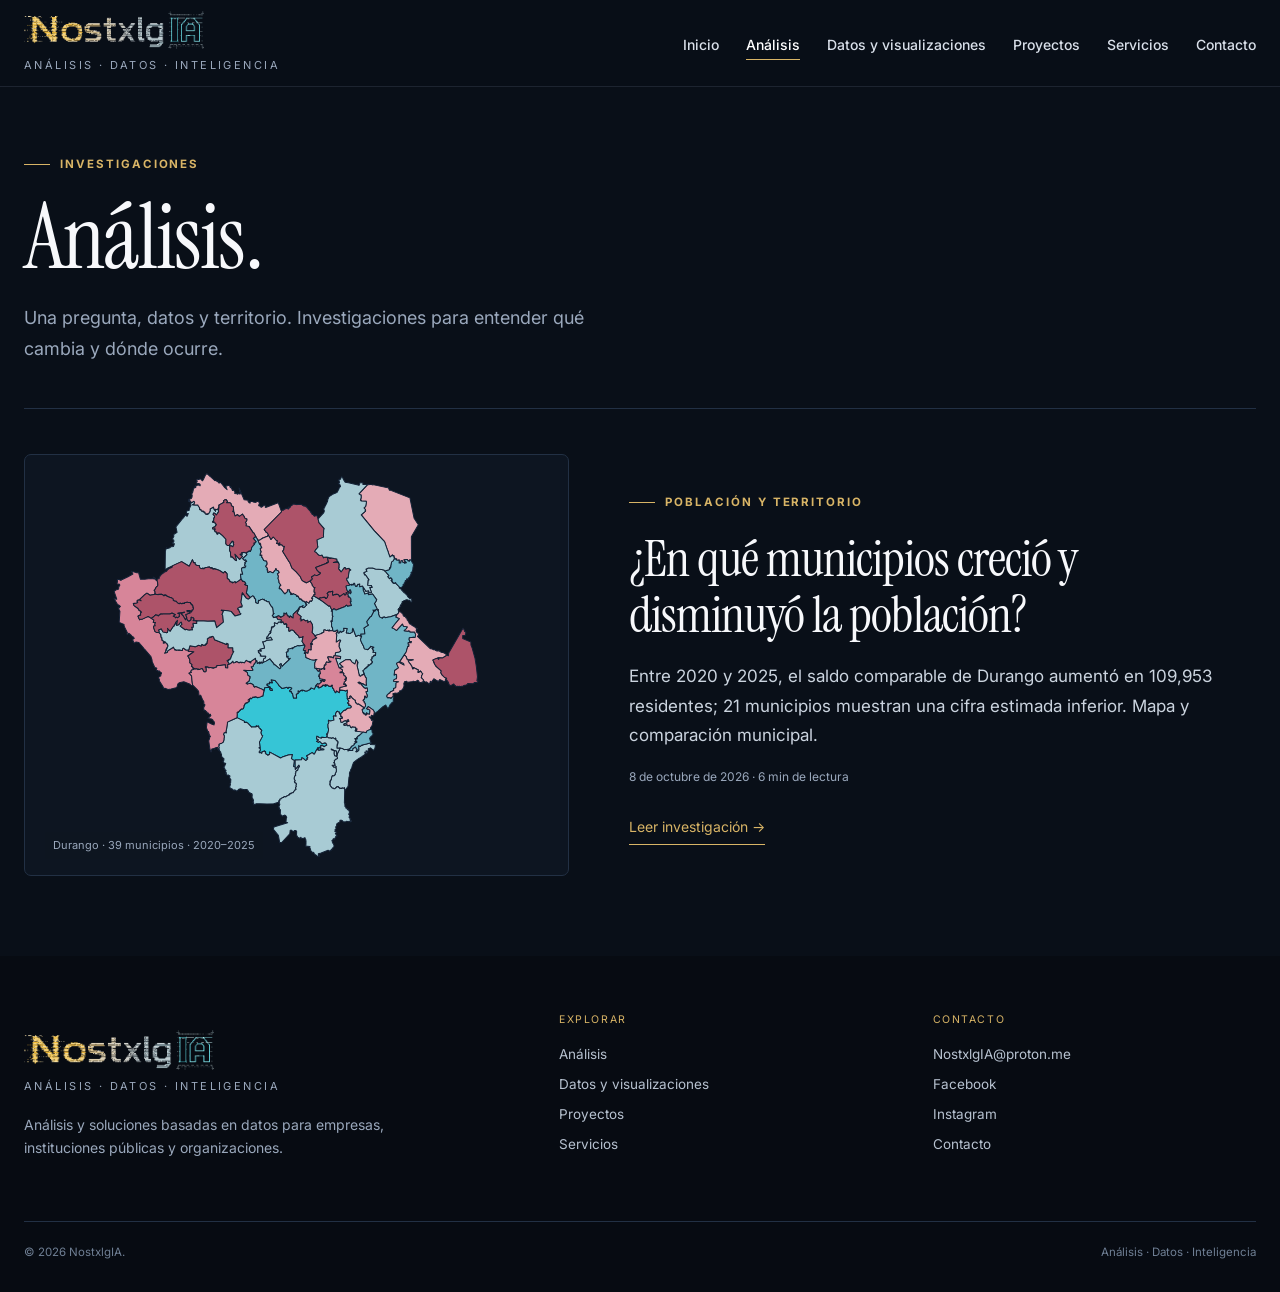
==== commit 66a79917: "edit(analisis): homologa descripción del catálogo con el alcance estadístico" ====
--- a/analisis/index.html
+++ b/analisis/index.html
@@ -13,4 +13,4 @@
 <link href="https://fonts.googleapis.com/css2?family=Instrument+Serif:ital@0;1&amp;family=Inter:wght@400;500;600;700;800&amp;display=swap" rel="stylesheet">
 <link rel="stylesheet" href="/assets/css/styles.css"><link rel="stylesheet" href="/assets/css/site-polish.css" data-site-polish><link rel="stylesheet" href="/assets/css/editorial.css?v=20261102">
 <script type="application/ld+json">{"@context": "https://schema.org", "@type": "CollectionPage", "name": "Análisis | NostxlgIA", "url": "https://nostxlgia.com/analisis/", "hasPart": [{"@type": "Article", "headline": "¿En qué municipios creció y disminuyó la población?", "url": "https://nostxlgia.com/analisis/poblacion-durango/"}]}</script>
-</head><body class="editorial-page"><a class="skip-link" href="#contenido">Saltar al contenido</a><header class="site-header"><div class="container header-inner"><a aria-label="NostxlgIA, inicio" class="brand" href="/"><span class="brand-name">NostxlgIA</span><span class="brand-subtitle">Análisis · Datos · Inteligencia</span></a><button aria-expanded="false" aria-label="Abrir navegación" class="nav-toggle"><span></span><span></span><span></span></button><nav aria-label="Navegación principal" class="nav"><a href="/">Inicio</a><a class="active" aria-current="page" href="/analisis/">Análisis</a><a href="/datos/">Datos y visualizaciones</a><a href="/proyectos/">Proyectos</a><a href="/servicios/">Servicios</a><a href="/contacto/">Contacto</a></nav></div></header><main id="contenido"><div class="container"><header class="catalog-heading"><span class="eyebrow">Investigaciones</span><h1 class="display">Análisis.</h1><p>Una pregunta, datos y territorio. Investigaciones para entender qué cambia y dónde ocurre.</p></header><section class="catalog-list" aria-label="Investigaciones publicadas"><article class="catalog-article"><a class="catalog-map" href="poblacion-durango/" tabindex="-1" aria-hidden="true"><img src="/assets/images/analisis/durango-municipios-interactive.svg?v=20261102" width="670" height="680" alt="" fetchpriority="high"><span>Durango · 39 municipios · 2020–2025</span></a><div class="catalog-copy"><span class="eyebrow">Población y territorio</span><h2 class="display"><a href="poblacion-durango/">¿En qué municipios creció y disminuyó la población?</a></h2><p>Durango sumó 109,953 residentes entre 2020 y 2025, pero 21 de sus 39 municipios registraron disminuciones. Un análisis con mapa y cifras municipales comparables.</p><div class="catalog-meta"><time datetime="2026-10-08">8 de octubre de 2026</time> · 6 min de lectura</div><a class="catalog-link" href="poblacion-durango/">Leer investigación →</a></div></article></section></div></main><footer class="site-footer"><div class="container"><div class="footer-grid"><div class="footer-brand"><a class="brand" href="/"><span class="brand-name">NostxlgIA</span><span class="brand-subtitle">Análisis · Datos · Inteligencia</span></a><p>Análisis y soluciones basadas en datos para empresas, instituciones públicas y organizaciones.</p></div><div><div class="footer-title">Explorar</div><div class="footer-links"><a href="/analisis/">Análisis</a><a href="/datos/">Datos y visualizaciones</a><a href="/proyectos/">Proyectos</a><a href="/servicios/">Servicios</a></div></div><div><div class="footer-title">Contacto</div><div class="footer-links"><a href="mailto:NostxlgIA@proton.me">NostxlgIA@proton.me</a><a href="https://www.facebook.com/nostxlgia" rel="noopener" target="_blank">Facebook</a><a href="https://www.instagram.com/nostxlgiamx/" rel="noopener" target="_blank">Instagram</a><a href="/contacto/">Contacto</a></div></div></div><div class="footer-bottom"><span>© <span id="year">2026</span> NostxlgIA.</span><span>Análisis · Datos · Inteligencia</span></div></div></footer><script src="/assets/js/main.js?v=20261102"></script></body></html>+</head><body class="editorial-page"><a class="skip-link" href="#contenido">Saltar al contenido</a><header class="site-header"><div class="container header-inner"><a aria-label="NostxlgIA, inicio" class="brand" href="/"><span class="brand-name">NostxlgIA</span><span class="brand-subtitle">Análisis · Datos · Inteligencia</span></a><button aria-expanded="false" aria-label="Abrir navegación" class="nav-toggle"><span></span><span></span><span></span></button><nav aria-label="Navegación principal" class="nav"><a href="/">Inicio</a><a class="active" aria-current="page" href="/analisis/">Análisis</a><a href="/datos/">Datos y visualizaciones</a><a href="/proyectos/">Proyectos</a><a href="/servicios/">Servicios</a><a href="/contacto/">Contacto</a></nav></div></header><main id="contenido"><div class="container"><header class="catalog-heading"><span class="eyebrow">Investigaciones</span><h1 class="display">Análisis.</h1><p>Una pregunta, datos y territorio. Investigaciones para entender qué cambia y dónde ocurre.</p></header><section class="catalog-list" aria-label="Investigaciones publicadas"><article class="catalog-article"><a class="catalog-map" href="poblacion-durango/" tabindex="-1" aria-hidden="true"><img src="/assets/images/analisis/durango-municipios-interactive.svg?v=20261102" width="670" height="680" alt="" fetchpriority="high"><span>Durango · 39 municipios · 2020–2025</span></a><div class="catalog-copy"><span class="eyebrow">Población y territorio</span><h2 class="display"><a href="poblacion-durango/">¿En qué municipios creció y disminuyó la población?</a></h2><p>Entre 2020 y 2025, el saldo comparable de Durango aumentó en 109,953 residentes; 21 municipios muestran una cifra estimada inferior. Mapa y comparación municipal.</p><div class="catalog-meta"><time datetime="2026-10-08">8 de octubre de 2026</time> · 6 min de lectura</div><a class="catalog-link" href="poblacion-durango/">Leer investigación →</a></div></article></section></div></main><footer class="site-footer"><div class="container"><div class="footer-grid"><div class="footer-brand"><a class="brand" href="/"><span class="brand-name">NostxlgIA</span><span class="brand-subtitle">Análisis · Datos · Inteligencia</span></a><p>Análisis y soluciones basadas en datos para empresas, instituciones públicas y organizaciones.</p></div><div><div class="footer-title">Explorar</div><div class="footer-links"><a href="/analisis/">Análisis</a><a href="/datos/">Datos y visualizaciones</a><a href="/proyectos/">Proyectos</a><a href="/servicios/">Servicios</a></div></div><div><div class="footer-title">Contacto</div><div class="footer-links"><a href="mailto:NostxlgIA@proton.me">NostxlgIA@proton.me</a><a href="https://www.facebook.com/nostxlgia" rel="noopener" target="_blank">Facebook</a><a href="https://www.instagram.com/nostxlgiamx/" rel="noopener" target="_blank">Instagram</a><a href="/contacto/">Contacto</a></div></div></div><div class="footer-bottom"><span>© <span id="year">2026</span> NostxlgIA.</span><span>Análisis · Datos · Inteligencia</span></div></div></footer><script src="/assets/js/main.js?v=20261102"></script></body></html>
